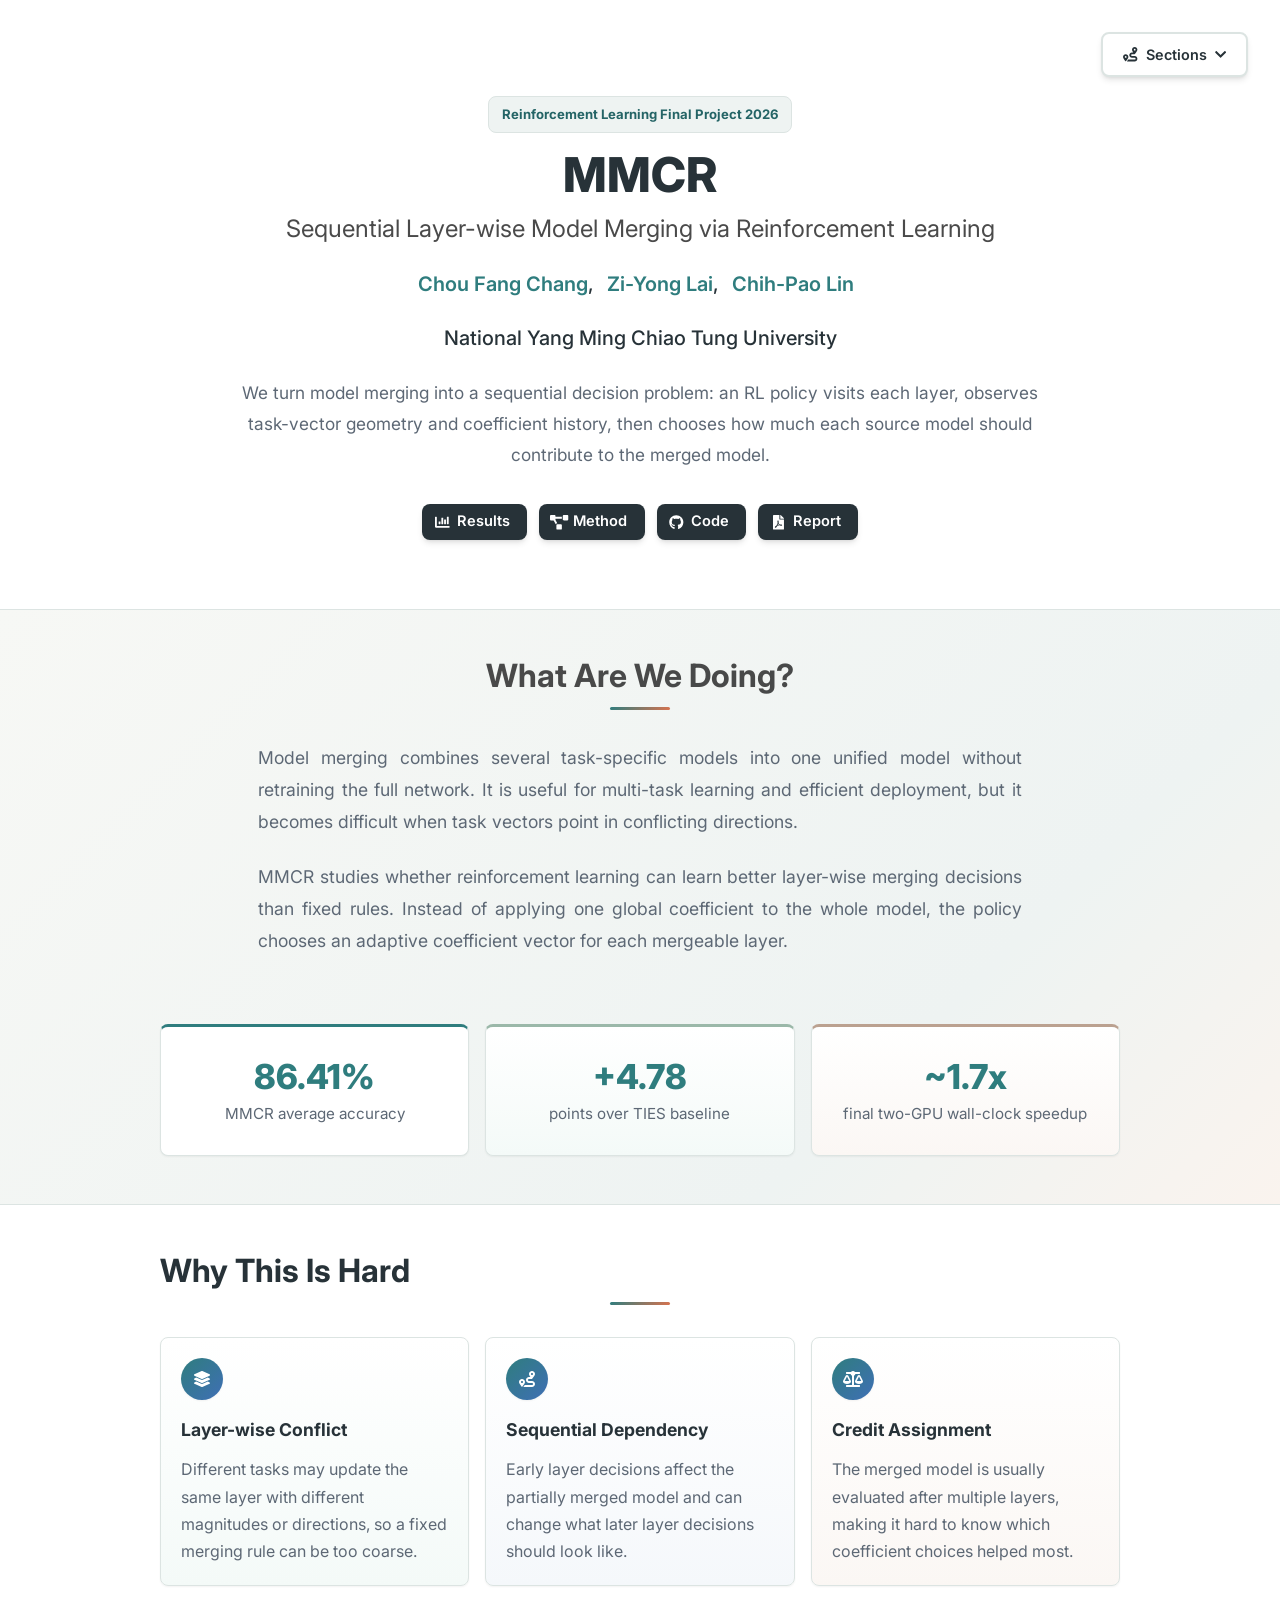
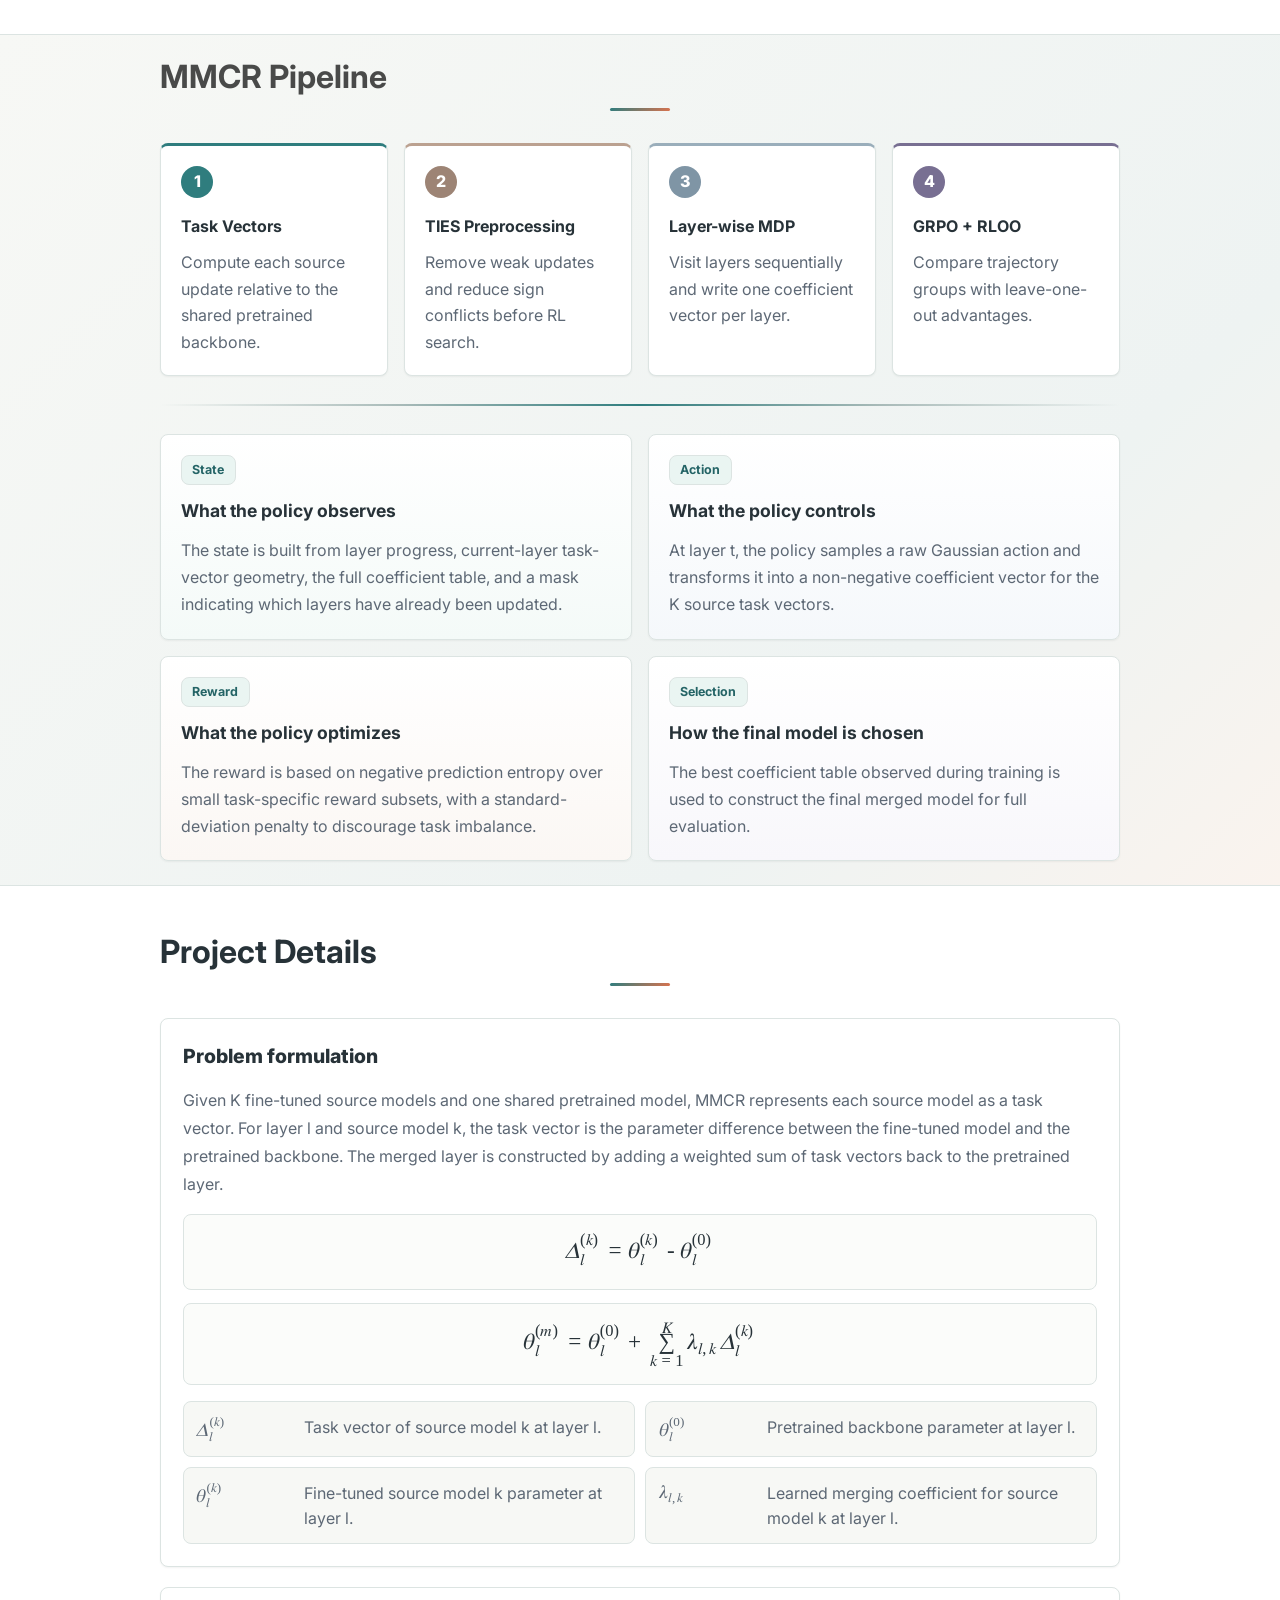
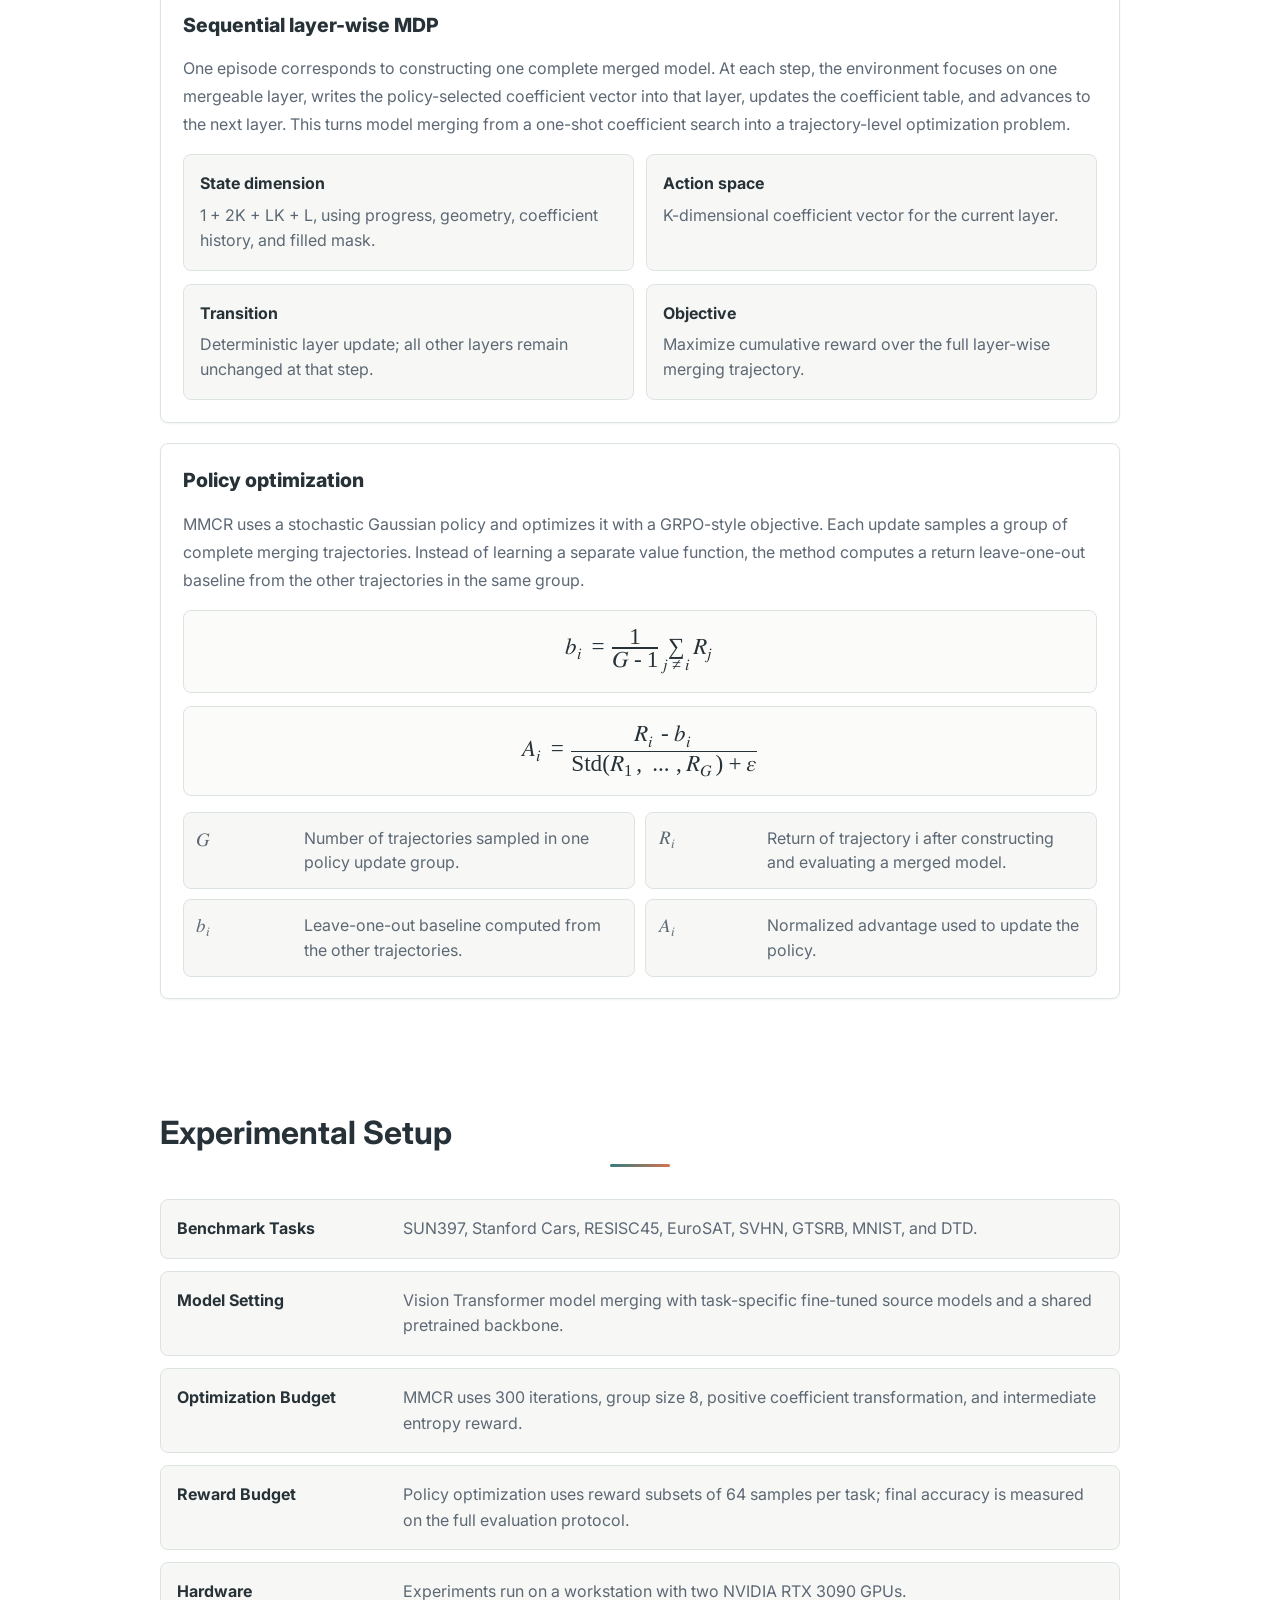
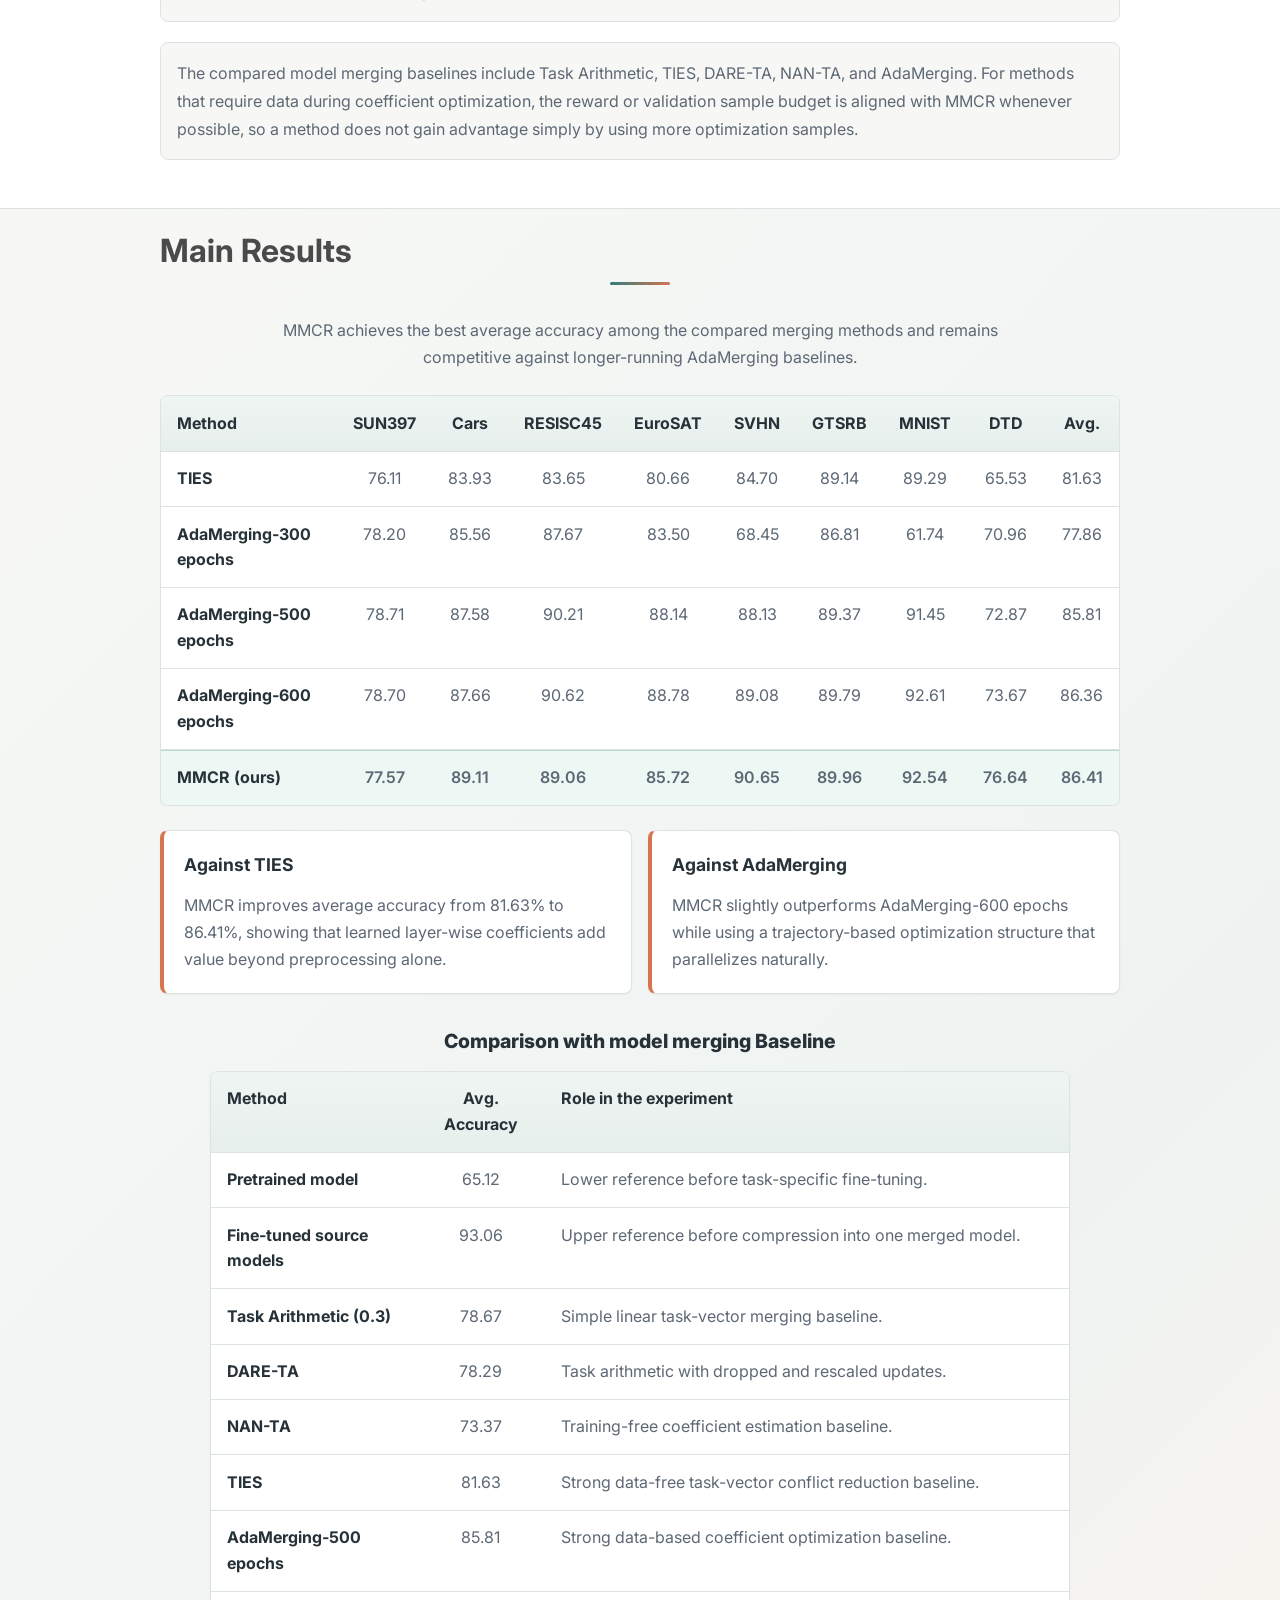
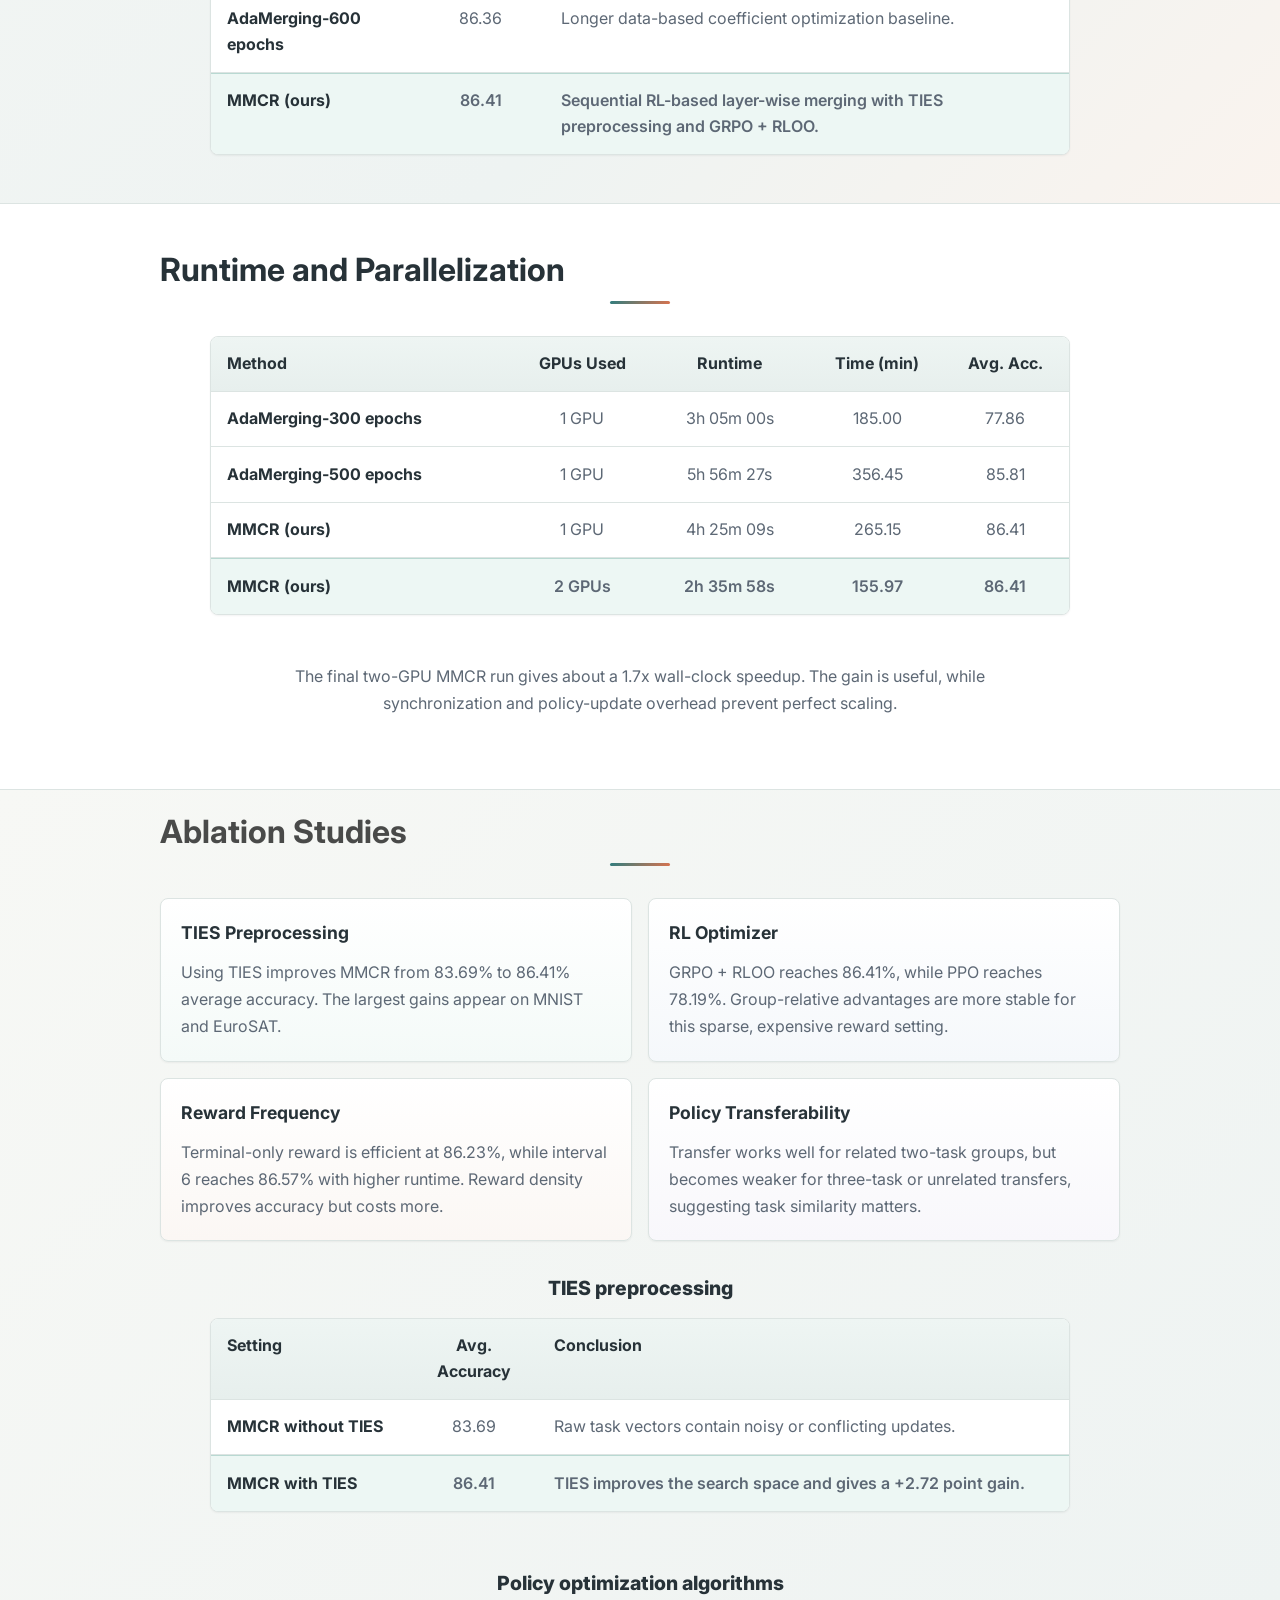
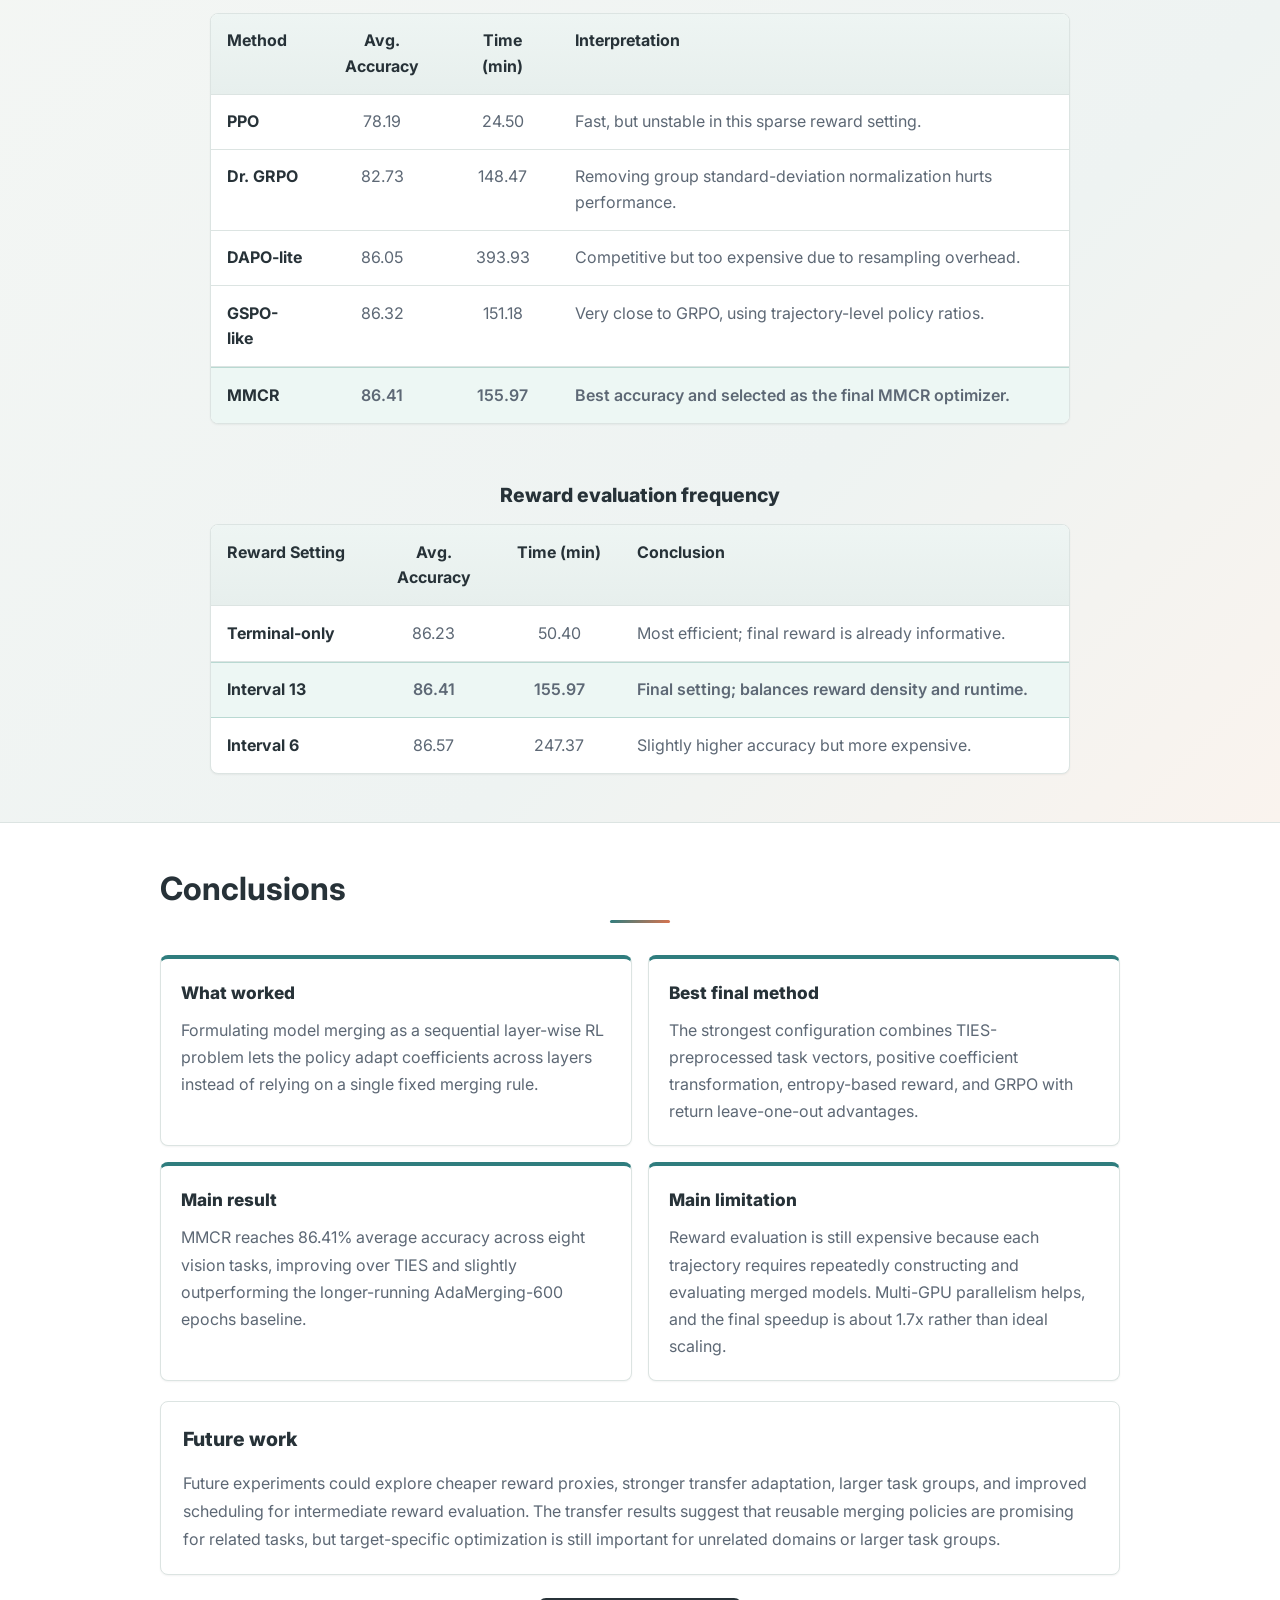
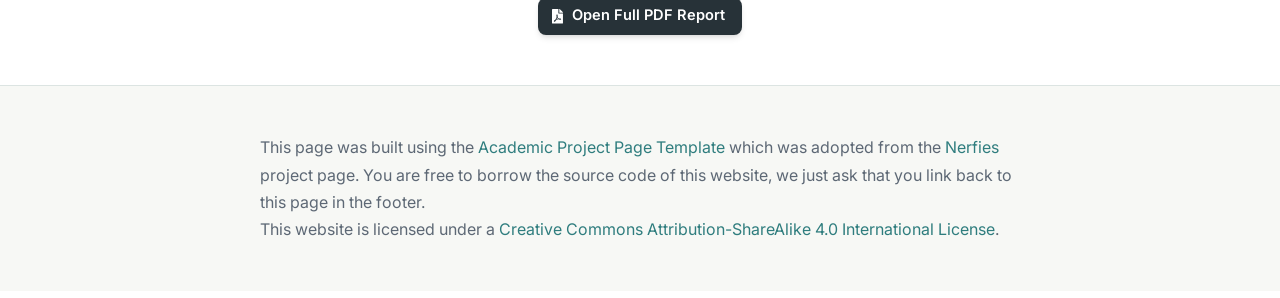
==== index_2.html @ 49f58f87 "Refine MMCR project pages" ====
﻿<!DOCTYPE html>
<html lang="en">

<head>
  <meta charset="utf-8">
  <meta name="viewport" content="width=device-width, initial-scale=1">

  <meta name="title" content="MMCR - Sequential Layer-wise Model Merging via Reinforcement Learning">
  <meta name="description"
    content="MMCR formulates model merging as a sequential layer-wise reinforcement learning problem and learns adaptive task-vector coefficients with GRPO and RLOO.">
  <meta name="keywords"
    content="MMCR, reinforcement learning, model merging, task vectors, TIES, GRPO, RLOO, Vision Transformer">
  <meta name="author" content="MMCR Project">
  <meta name="robots" content="index, follow">
  <meta name="language" content="English">

  <meta property="og:type" content="article">
  <meta property="og:site_name" content="Reinforcement Learning Seminar">
  <meta property="og:title" content="MMCR - Sequential Layer-wise Model Merging via Reinforcement Learning">
  <meta property="og:description"
    content="An RL final project page for sequential layer-wise task-vector model merging.">
  <meta property="og:url" content="">
  <meta property="og:image" content="static/images/flower.jpg">
  <meta property="og:image:width" content="1200">
  <meta property="og:image:height" content="630">
  <meta property="og:image:alt" content="MMCR project preview">
  <meta property="article:published_time" content="2026-06-05T00:00:00.000Z">
  <meta property="article:section" content="Research">
  <meta property="article:tag" content="model merging">
  <meta property="article:tag" content="reinforcement learning">

  <meta name="twitter:card" content="summary_large_image">
  <meta name="twitter:title" content="MMCR - Sequential Layer-wise Model Merging">
  <meta name="twitter:description"
    content="RL-based layer-wise model merging with TIES preprocessing and GRPO/RLOO policy optimization.">
  <meta name="twitter:image" content="static/images/flower.jpg">
  <meta name="twitter:image:alt" content="MMCR project preview">

  <meta name="citation_title" content="MMCR: Sequential Layer-wise Model Merging via Reinforcement Learning">
  <meta name="citation_publication_date" content="2026">
  <meta name="citation_conference_title" content="Reinforcement Learning Seminar">
  <meta name="citation_pdf_url" content="static/pdfs/RL_final.pdf">

  <meta name="theme-color" content="#2f7d7e">
  <meta name="msapplication-TileColor" content="#2f7d7e">
  <meta name="apple-mobile-web-app-capable" content="yes">
  <meta name="apple-mobile-web-app-status-bar-style" content="default">

  <link rel="preconnect" href="https://fonts.googleapis.com">
  <link rel="preconnect" href="https://fonts.gstatic.com" crossorigin>

  <title>MMCR | Sequential Layer-wise Model Merging</title>

  <link rel="icon" type="image/jpeg" href="static/images/flower.jpg">
  <link rel="apple-touch-icon" href="static/images/flower.jpg">

  <link rel="stylesheet" href="static/css/bulma.min.css">
  <link rel="stylesheet" href="static/css/index_2.css">
  <link rel="preload" href="static/css/fontawesome.all.min.css" as="style"
    onload="this.onload=null;this.rel='stylesheet'">

  <noscript>
    <link rel="stylesheet" href="static/css/fontawesome.all.min.css">
  </noscript>

  <link href="https://fonts.googleapis.com/css2?family=Inter:wght@400;500;600;700;800&display=swap" rel="stylesheet">

  <script defer src="static/js/fontawesome.all.min.js"></script>
  <script defer src="static/js/index.js"></script>

  <script type="application/ld+json">
  {
    "@context": "https://schema.org",
    "@type": "ScholarlyArticle",
    "headline": "MMCR: Sequential Layer-wise Model Merging via Reinforcement Learning",
    "description": "MMCR formulates layer-wise task-vector model merging as a reinforcement learning problem and optimizes adaptive merging coefficients with TIES preprocessing and GRPO with return leave-one-out advantages.",
    "datePublished": "2026-06-05",
    "publisher": {
      "@type": "Organization",
      "name": "Reinforcement Learning Seminar"
    },
    "url": "",
    "image": "static/images/flower.jpg",
    "keywords": ["MMCR", "reinforcement learning", "model merging", "task vectors", "TIES", "GRPO", "RLOO"],
    "abstract": "MMCR studies whether an RL policy can learn adaptive layer-wise task-vector merging strategies that preserve the abilities of multiple source models.",
    "isAccessibleForFree": true
  }
  </script>
</head>

<body>
  <button class="scroll-to-top" onclick="scrollToTop()" title="Scroll to top" aria-label="Scroll to top">
    <i class="fas fa-chevron-up"></i>
  </button>

  <div class="more-works-container">
    <button class="more-works-btn" onclick="toggleMoreWorks()" title="Jump to MMCR sections">
      <i class="fas fa-route"></i>
      Sections
      <i class="fas fa-chevron-down dropdown-arrow"></i>
    </button>
    <div class="more-works-dropdown" id="moreWorksDropdown">
      <div class="dropdown-header">
        <h4>MMCR Project Map</h4>
        <button class="close-btn" onclick="toggleMoreWorks()" aria-label="Close sections menu">
          <i class="fas fa-times"></i>
        </button>
      </div>
      <div class="works-list">
        <a href="#overview" class="work-item">
          <div class="work-info">
            <h5>Overview</h5>
            <p>Problem motivation and core idea.</p>
            <span class="work-venue">Project</span>
          </div>
          <i class="fas fa-arrow-down"></i>
        </a>
        <a href="#method" class="work-item">
          <div class="work-info">
            <h5>Method</h5>
            <p>TIES, MDP design, reward, and GRPO/RLOO.</p>
            <span class="work-venue">Approach</span>
          </div>
          <i class="fas fa-arrow-down"></i>
        </a>
        <a href="#experiments" class="work-item">
          <div class="work-info">
            <h5>Experiments</h5>
            <p>Datasets, metrics, and hardware.</p>
            <span class="work-venue">Setup</span>
          </div>
          <i class="fas fa-arrow-down"></i>
        </a>
        <a href="#results" class="work-item">
          <div class="work-info">
            <h5>Results</h5>
            <p>Main accuracy and runtime comparisons.</p>
            <span class="work-venue">Findings</span>
          </div>
          <i class="fas fa-arrow-down"></i>
        </a>
        <a href="#conclusions" class="work-item">
          <div class="work-info">
            <h5>Conclusions</h5>
            <p>Key findings, limitations, and future work.</p>
            <span class="work-venue">Discussion</span>
          </div>
          <i class="fas fa-arrow-down"></i>
        </a>
      </div>
    </div>
  </div>

  <main id="main-content">
    <section class="hero publication-header">
      <div class="hero-body">
        <div class="container is-max-desktop">
          <div class="columns is-centered">
            <div class="column has-text-centered">
              <p class="project-kicker">Reinforcement Learning Final Project 2026</p>
              <h1 class="title is-1 publication-title">MMCR</h1>
              <h2 class="subtitle is-4">Sequential Layer-wise Model Merging via Reinforcement Learning</h2>
              <div class="publication-authors is-size-5" aria-label="Project authors">
                <span class="author-block"><a href="#">Chou Fang Chang</a>,</span>
                <span class="author-block"><a href="#">Zi-Yong Lai</a>,</span>
                <span class="author-block"><a href="#">Chih-Pao Lin</a></span>
              </div>
              <div class="publication-affiliation is-size-5">
                <span>National Yang Ming Chiao Tung University</span>
              </div>
              <p class="hero-summary">
                We turn model merging into a sequential decision problem: an RL policy visits each layer, observes
                task-vector geometry and coefficient history, then chooses how much each source model should contribute
                to the merged model.
              </p>
              <div class="publication-links">
                <span class="link-block">
                  <a href="#results" class="external-link button is-normal is-rounded is-dark">
                    <span class="icon"><i class="fas fa-chart-bar"></i></span>
                    <span>Results</span>
                  </a>
                </span>
                <span class="link-block">
                  <a href="#method" class="external-link button is-normal is-rounded is-dark">
                    <span class="icon"><i class="fas fa-project-diagram"></i></span>
                    <span>Method</span>
                  </a>
                </span>
                <span class="link-block">
                  <a href="https://github.com/Jimmy005452/MMCR" target="_blank"
                    class="external-link button is-normal is-rounded is-dark" aria-label="Code repository">
                    <span class="icon"><i class="fab fa-github"></i></span>
                    <span>Code</span>
                  </a>
                </span>
                <span class="link-block">
                  <a href="static/pdfs/RL_final.pdf" target="_blank"
                    class="external-link button is-normal is-rounded is-dark">
                    <span class="icon"><i class="fas fa-file-pdf"></i></span>
                    <span>Report</span>
                  </a>
                </span>
              </div>
            </div>
          </div>
        </div>
      </div>
    </section>

    <section class="section hero is-light" id="overview">
      <div class="container is-max-desktop">
        <div class="columns is-centered">
          <div class="column is-four-fifths has-text-centered">
            <h2 class="title is-3">What Are We Doing?</h2>
            <div class="content has-text-justified">
              <p>
                Model merging combines several task-specific models into one unified model without retraining the full
                network. It is useful for multi-task learning and efficient deployment, but it becomes difficult when
                task vectors point in conflicting directions.
              </p>
              <p>
                MMCR studies whether reinforcement learning can learn better layer-wise merging decisions than fixed
                rules. Instead of applying one global coefficient to the whole model, the policy chooses an adaptive
                coefficient vector for each mergeable layer.
              </p>
            </div>
          </div>
        </div>

        <div class="metric-grid">
          <div class="metric-card">
            <span class="metric-value">86.41%</span>
            <span class="metric-label">MMCR average accuracy</span>
          </div>
          <div class="metric-card">
            <span class="metric-value">+4.78</span>
            <span class="metric-label">points over TIES baseline</span>
          </div>
          <div class="metric-card">
            <span class="metric-value">~1.7x</span>
            <span class="metric-label">final two-GPU wall-clock speedup</span>
          </div>
        </div>
      </div>
    </section>

    <section class="section" id="challenge">
      <div class="container is-max-desktop">
        <h2 class="title is-3">Why This Is Hard</h2>
        <div class="card-grid three">
          <div class="info-card">
            <span class="card-icon"><i class="fas fa-layer-group"></i></span>
            <h3>Layer-wise Conflict</h3>
            <p>Different tasks may update the same layer with different magnitudes or directions, so a fixed merging
              rule can be too coarse.</p>
          </div>
          <div class="info-card">
            <span class="card-icon"><i class="fas fa-route"></i></span>
            <h3>Sequential Dependency</h3>
            <p>Early layer decisions affect the partially merged model and can change what later layer decisions should
              look like.</p>
          </div>
          <div class="info-card">
            <span class="card-icon"><i class="fas fa-balance-scale"></i></span>
            <h3>Credit Assignment</h3>
            <p>The merged model is usually evaluated after multiple layers, making it hard to know which coefficient
              choices helped most.</p>
          </div>
        </div>
      </div>
    </section>

    <section class="hero is-small is-light" id="method">
      <div class="hero-body">
        <div class="container is-max-desktop">
          <h2 class="title is-3">MMCR Pipeline</h2>
          <div class="pipeline">
            <div class="pipeline-step">
              <span>1</span>
              <h3>Task Vectors</h3>
              <p>Compute each source update relative to the shared pretrained backbone.</p>
            </div>
            <div class="pipeline-step">
              <span>2</span>
              <h3>TIES Preprocessing</h3>
              <p>Remove weak updates and reduce sign conflicts before RL search.</p>
            </div>
            <div class="pipeline-step">
              <span>3</span>
              <h3>Layer-wise MDP</h3>
              <p>Visit layers sequentially and write one coefficient vector per layer.</p>
            </div>
            <div class="pipeline-step">
              <span>4</span>
              <h3>GRPO + RLOO</h3>
              <p>Compare trajectory groups with leave-one-out advantages.</p>
            </div>
          </div>

          <div class="section-divider" role="presentation"></div>

          <div class="method-grid">
            <div class="method-card">
              <span class="method-tag">State</span>
              <h3>What the policy observes</h3>
              <p>The state is built from layer progress, current-layer task-vector geometry, the full coefficient table,
                and a mask indicating which layers have already been updated.</p>
            </div>
            <div class="method-card">
              <span class="method-tag">Action</span>
              <h3>What the policy controls</h3>
              <p>At layer t, the policy samples a raw Gaussian action and transforms it into a non-negative coefficient
                vector for the K source task vectors.</p>
            </div>
            <div class="method-card">
              <span class="method-tag">Reward</span>
              <h3>What the policy optimizes</h3>
              <p>The reward is based on negative prediction entropy over small task-specific reward subsets, with a
                standard-deviation penalty to discourage task imbalance.</p>
            </div>
            <div class="method-card">
              <span class="method-tag">Selection</span>
              <h3>How the final model is chosen</h3>
              <p>The best coefficient table observed during training is used to construct the final merged model for
                full evaluation.</p>
            </div>
          </div>
        </div>
      </div>
    </section>

    <section class="section" id="details">
      <div class="container is-max-desktop">
        <h2 class="title is-3">Project Details</h2>
        <div class="detail-block">
          <h3>Problem formulation</h3>
          <p>
            Given K fine-tuned source models and one shared pretrained model, MMCR represents each source model as a
            task vector. For layer l and source model k, the task vector is the parameter difference between the
            fine-tuned model and the pretrained backbone. The merged layer is constructed by adding a weighted sum of
            task vectors back to the pretrained layer.
          </p>
          <div class="equation-stack" aria-label="Task-vector model merging equations">
            <div class="equation">
              <math display="block">
                <mrow>
                  <msubsup>
                    <mi>&Delta;</mi>
                    <mi>l</mi>
                    <mrow>
                      <mo>(</mo>
                      <mi>k</mi>
                      <mo>)</mo>
                    </mrow>
                  </msubsup>
                  <mo>=</mo>
                  <msubsup>
                    <mi>&theta;</mi>
                    <mi>l</mi>
                    <mrow>
                      <mo>(</mo>
                      <mi>k</mi>
                      <mo>)</mo>
                    </mrow>
                  </msubsup>
                  <mo>-</mo>
                  <msubsup>
                    <mi>&theta;</mi>
                    <mi>l</mi>
                    <mrow>
                      <mo>(</mo>
                      <mn>0</mn>
                      <mo>)</mo>
                    </mrow>
                  </msubsup>
                </mrow>
              </math>
            </div>
            <div class="equation">
              <math display="block">
                <mrow>
                  <msubsup>
                    <mi>&theta;</mi>
                    <mi>l</mi>
                    <mrow>
                      <mo>(</mo>
                      <mi>m</mi>
                      <mo>)</mo>
                    </mrow>
                  </msubsup>
                  <mo>=</mo>
                  <msubsup>
                    <mi>&theta;</mi>
                    <mi>l</mi>
                    <mrow>
                      <mo>(</mo>
                      <mn>0</mn>
                      <mo>)</mo>
                    </mrow>
                  </msubsup>
                  <mo>+</mo>
                  <munderover>
                    <mo>&sum;</mo>
                    <mrow>
                      <mi>k</mi>
                      <mo>=</mo>
                      <mn>1</mn>
                    </mrow>
                    <mi>K</mi>
                  </munderover>
                  <msub>
                    <mi>&lambda;</mi>
                    <mrow>
                      <mi>l</mi>
                      <mo>,</mo>
                      <mi>k</mi>
                    </mrow>
                  </msub>
                  <msubsup>
                    <mi>&Delta;</mi>
                    <mi>l</mi>
                    <mrow>
                      <mo>(</mo>
                      <mi>k</mi>
                      <mo>)</mo>
                    </mrow>
                  </msubsup>
                </mrow>
              </math>
            </div>
          </div>
          <div class="symbol-list">
            <div>
              <span class="symbol-formula">
                <math>
                  <msubsup>
                    <mi>&Delta;</mi>
                    <mi>l</mi>
                    <mrow>
                      <mo>(</mo>
                      <mi>k</mi>
                      <mo>)</mo>
                    </mrow>
                  </msubsup>
                </math>
              </span>
              <span>Task vector of source model k at layer l.</span>
            </div>
            <div>
              <span class="symbol-formula">
                <math>
                  <msubsup>
                    <mi>&theta;</mi>
                    <mi>l</mi>
                    <mrow>
                      <mo>(</mo>
                      <mn>0</mn>
                      <mo>)</mo>
                    </mrow>
                  </msubsup>
                </math>
              </span>
              <span>Pretrained backbone parameter at layer l.</span>
            </div>
            <div>
              <span class="symbol-formula">
                <math>
                  <msubsup>
                    <mi>&theta;</mi>
                    <mi>l</mi>
                    <mrow>
                      <mo>(</mo>
                      <mi>k</mi>
                      <mo>)</mo>
                    </mrow>
                  </msubsup>
                </math>
              </span>
              <span>Fine-tuned source model k parameter at layer l.</span>
            </div>
            <div>
              <span class="symbol-formula">
                <math>
                  <msub>
                    <mi>&lambda;</mi>
                    <mrow>
                      <mi>l</mi>
                      <mo>,</mo>
                      <mi>k</mi>
                    </mrow>
                  </msub>
                </math>
              </span>
              <span>Learned merging coefficient for source model k at layer l.</span>
            </div>
          </div>
        </div>

        <div class="detail-block">
          <h3>Sequential layer-wise MDP</h3>
          <p>
            One episode corresponds to constructing one complete merged model. At each step, the environment focuses on
            one mergeable layer, writes the policy-selected coefficient vector into that layer, updates the coefficient
            table, and advances to the next layer. This turns model merging from a one-shot coefficient search into a
            trajectory-level optimization problem.
          </p>
          <div class="detail-grid">
            <div>
              <strong>State dimension</strong>
              <span>1 + 2K + LK + L, using progress, geometry, coefficient history, and filled mask.</span>
            </div>
            <div>
              <strong>Action space</strong>
              <span>K-dimensional coefficient vector for the current layer.</span>
            </div>
            <div>
              <strong>Transition</strong>
              <span>Deterministic layer update; all other layers remain unchanged at that step.</span>
            </div>
            <div>
              <strong>Objective</strong>
              <span>Maximize cumulative reward over the full layer-wise merging trajectory.</span>
            </div>
          </div>
        </div>

        <div class="detail-block">
          <h3>Policy optimization</h3>
          <p>
            MMCR uses a stochastic Gaussian policy and optimizes it with a GRPO-style objective. Each update samples a
            group of complete merging trajectories. Instead of learning a separate value function, the method computes a
            return leave-one-out baseline from the other trajectories in the same group.
          </p>
          <div class="equation-stack" aria-label="GRPO leave-one-out advantage equations">
            <div class="equation">
              <math display="block">
                <mrow>
                  <msub>
                    <mi>b</mi>
                    <mi>i</mi>
                  </msub>
                  <mo>=</mo>
                  <mfrac>
                    <mn>1</mn>
                    <mrow>
                      <mi>G</mi>
                      <mo>-</mo>
                      <mn>1</mn>
                    </mrow>
                  </mfrac>
                  <munder>
                    <mo>&sum;</mo>
                    <mrow>
                      <mi>j</mi>
                      <mo>&ne;</mo>
                      <mi>i</mi>
                    </mrow>
                  </munder>
                  <msub>
                    <mi>R</mi>
                    <mi>j</mi>
                  </msub>
                </mrow>
              </math>
            </div>
            <div class="equation">
              <math display="block">
                <mrow>
                  <msub>
                    <mi>A</mi>
                    <mi>i</mi>
                  </msub>
                  <mo>=</mo>
                  <mfrac>
                    <mrow>
                      <msub>
                        <mi>R</mi>
                        <mi>i</mi>
                      </msub>
                      <mo>-</mo>
                      <msub>
                        <mi>b</mi>
                        <mi>i</mi>
                      </msub>
                    </mrow>
                    <mrow>
                      <mi>Std</mi>
                      <mo>(</mo>
                      <msub>
                        <mi>R</mi>
                        <mn>1</mn>
                      </msub>
                      <mo>,</mo>
                      <mo>...</mo>
                      <mo>,</mo>
                      <msub>
                        <mi>R</mi>
                        <mi>G</mi>
                      </msub>
                      <mo>)</mo>
                      <mo>+</mo>
                      <mi>&epsilon;</mi>
                    </mrow>
                  </mfrac>
                </mrow>
              </math>
            </div>
          </div>
          <div class="symbol-list">
            <div>
              <span class="symbol-formula"><math>
                  <mi>G</mi>
                </math></span>
              <span>Number of trajectories sampled in one policy update group.</span>
            </div>
            <div>
              <span class="symbol-formula"><math>
                  <msub>
                    <mi>R</mi>
                    <mi>i</mi>
                  </msub>
                </math></span>
              <span>Return of trajectory i after constructing and evaluating a merged model.</span>
            </div>
            <div>
              <span class="symbol-formula"><math>
                  <msub>
                    <mi>b</mi>
                    <mi>i</mi>
                  </msub>
                </math></span>
              <span>Leave-one-out baseline computed from the other trajectories.</span>
            </div>
            <div>
              <span class="symbol-formula"><math>
                  <msub>
                    <mi>A</mi>
                    <mi>i</mi>
                  </msub>
                </math></span>
              <span>Normalized advantage used to update the policy.</span>
            </div>
          </div>
        </div>
      </div>
    </section>

    <section class="section" id="experiments">
      <div class="container is-max-desktop">
        <h2 class="title is-3">Experimental Setup</h2>
        <div class="setup-list">
          <div>
            <strong>Benchmark Tasks</strong>
            <span>SUN397, Stanford Cars, RESISC45, EuroSAT, SVHN, GTSRB, MNIST, and DTD.</span>
          </div>
          <div>
            <strong>Model Setting</strong>
            <span>Vision Transformer model merging with task-specific fine-tuned source models and a shared pretrained
              backbone.</span>
          </div>
          <div>
            <strong>Optimization Budget</strong>
            <span>MMCR uses 300 iterations, group size 8, positive coefficient transformation, and intermediate entropy
              reward.</span>
          </div>
          <div>
            <strong>Reward Budget</strong>
            <span>Policy optimization uses reward subsets of 64 samples per task; final accuracy is measured on the full
              evaluation protocol.</span>
          </div>
          <div>
            <strong>Hardware</strong>
            <span>Experiments run on a workstation with two NVIDIA RTX 3090 GPUs.</span>
          </div>
        </div>
        <div class="experiment-note">
          <p>
            The compared model merging baselines include Task Arithmetic, TIES, DARE-TA, NAN-TA, and AdaMerging. For
            methods that require data during coefficient optimization, the reward or validation sample budget is aligned
            with MMCR whenever possible, so a method does not gain advantage simply by using more optimization samples.
          </p>
        </div>
      </div>
    </section>

    <section class="hero is-small is-light" id="results">
      <div class="hero-body">
        <div class="container is-max-desktop">
          <h2 class="title is-3">Main Results</h2>
          <p class="section-note">
            MMCR achieves the best average accuracy among the compared merging methods and remains competitive against
            longer-running AdaMerging baselines.
          </p>
          <div class="table-container">
            <table class="results-table performance-table">
              <thead>
                <tr>
                  <th>Method</th>
                  <th>SUN397</th>
                  <th>Cars</th>
                  <th>RESISC45</th>
                  <th>EuroSAT</th>
                  <th>SVHN</th>
                  <th>GTSRB</th>
                  <th>MNIST</th>
                  <th>DTD</th>
                  <th>Avg.</th>
                </tr>
              </thead>
              <tbody>
                <tr>
                  <td>TIES</td>
                  <td>76.11</td>
                  <td>83.93</td>
                  <td>83.65</td>
                  <td>80.66</td>
                  <td>84.70</td>
                  <td>89.14</td>
                  <td>89.29</td>
                  <td>65.53</td>
                  <td>81.63</td>
                </tr>
                <tr>
                  <td>AdaMerging-300 epochs</td>
                  <td>78.20</td>
                  <td>85.56</td>
                  <td>87.67</td>
                  <td>83.50</td>
                  <td>68.45</td>
                  <td>86.81</td>
                  <td>61.74</td>
                  <td>70.96</td>
                  <td>77.86</td>
                </tr>
                <tr>
                  <td>AdaMerging-500 epochs</td>
                  <td>78.71</td>
                  <td>87.58</td>
                  <td>90.21</td>
                  <td>88.14</td>
                  <td>88.13</td>
                  <td>89.37</td>
                  <td>91.45</td>
                  <td>72.87</td>
                  <td>85.81</td>
                </tr>
                <tr>
                  <td>AdaMerging-600 epochs</td>
                  <td>78.70</td>
                  <td>87.66</td>
                  <td>90.62</td>
                  <td>88.78</td>
                  <td>89.08</td>
                  <td>89.79</td>
                  <td>92.61</td>
                  <td>73.67</td>
                  <td>86.36</td>
                </tr>
                <tr class="highlight-row">
                  <td>MMCR (ours)</td>
                  <td>77.57</td>
                  <td>89.11</td>
                  <td>89.06</td>
                  <td>85.72</td>
                  <td>90.65</td>
                  <td>89.96</td>
                  <td>92.54</td>
                  <td>76.64</td>
                  <td>86.41</td>
                </tr>
              </tbody>
            </table>
          </div>

          <div class="takeaway-grid">
            <div class="takeaway-card">
              <h3>Against TIES</h3>
              <p>MMCR improves average accuracy from 81.63% to 86.41%, showing that learned layer-wise coefficients add
                value beyond preprocessing alone.</p>
            </div>
            <div class="takeaway-card">
              <h3>Against AdaMerging</h3>
              <p>MMCR slightly outperforms AdaMerging-600 epochs while using a trajectory-based optimization structure
                that parallelizes naturally.</p>
            </div>
          </div>

          <h3 class="subsection-title">Comparison with model merging Baseline</h3>
          <div class="table-container">
            <table class="results-table compact descriptive-table">
              <thead>
                <tr>
                  <th>Method</th>
                  <th>Avg. Accuracy</th>
                  <th>Role in the experiment</th>
                </tr>
              </thead>
              <tbody>
                <tr>
                  <td>Pretrained model</td>
                  <td>65.12</td>
                  <td>Lower reference before task-specific fine-tuning.</td>
                </tr>
                <tr>
                  <td>Fine-tuned source models</td>
                  <td>93.06</td>
                  <td>Upper reference before compression into one merged model.</td>
                </tr>
                <tr>
                  <td>Task Arithmetic (0.3)</td>
                  <td>78.67</td>
                  <td>Simple linear task-vector merging baseline.</td>
                </tr>
                <tr>
                  <td>DARE-TA</td>
                  <td>78.29</td>
                  <td>Task arithmetic with dropped and rescaled updates.</td>
                </tr>
                <tr>
                  <td>NAN-TA</td>
                  <td>73.37</td>
                  <td>Training-free coefficient estimation baseline.</td>
                </tr>
                <tr>
                  <td>TIES</td>
                  <td>81.63</td>
                  <td>Strong data-free task-vector conflict reduction baseline.</td>
                </tr>
                <tr>
                  <td>AdaMerging-500 epochs</td>
                  <td>85.81</td>
                  <td>Strong data-based coefficient optimization baseline.</td>
                </tr>
                <tr>
                  <td>AdaMerging-600 epochs</td>
                  <td>86.36</td>
                  <td>Longer data-based coefficient optimization baseline.</td>
                </tr>
                <tr class="highlight-row">
                  <td>MMCR (ours)</td>
                  <td>86.41</td>
                  <td>Sequential RL-based layer-wise merging with TIES preprocessing and GRPO + RLOO.</td>
                </tr>
              </tbody>
            </table>
          </div>
        </div>
      </div>
    </section>

    <section class="section" id="runtime">
      <div class="container is-max-desktop">
        <h2 class="title is-3">Runtime and Parallelization</h2>
        <div class="table-container">
          <table class="results-table compact runtime-table">
            <thead>
              <tr>
                <th>Method</th>
                <th>GPUs Used</th>
                <th>Runtime</th>
                <th>Time (min)</th>
                <th>Avg. Acc.</th>
              </tr>
            </thead>
            <tbody>
              <tr>
                <td>AdaMerging-300 epochs</td>
                <td>1 GPU</td>
                <td>3h 05m 00s</td>
                <td>185.00</td>
                <td>77.86</td>
              </tr>
              <tr>
                <td>AdaMerging-500 epochs</td>
                <td>1 GPU</td>
                <td>5h 56m 27s</td>
                <td>356.45</td>
                <td>85.81</td>
              </tr>
              <tr>
                <td>MMCR (ours)</td>
                <td>1 GPU</td>
                <td>4h 25m 09s</td>
                <td>265.15</td>
                <td>86.41</td>
              </tr>
              <tr class="highlight-row">
                <td>MMCR (ours)</td>
                <td>2 GPUs</td>
                <td>2h 35m 58s</td>
                <td>155.97</td>
                <td>86.41</td>
              </tr>
            </tbody>
          </table>
        </div>
        <p class="section-note">
          The final two-GPU MMCR run gives about a 1.7x wall-clock speedup. The gain is useful, while synchronization
          and policy-update overhead prevent perfect scaling.
        </p>
      </div>
    </section>

    <section class="hero is-small is-light" id="ablations">
      <div class="hero-body">
        <div class="container is-max-desktop">
          <h2 class="title is-3">Ablation Studies</h2>
          <div class="analysis-grid">
            <div class="analysis-card">
              <h3>TIES Preprocessing</h3>
              <p>Using TIES improves MMCR from 83.69% to 86.41% average accuracy. The largest gains appear on MNIST and
                EuroSAT.</p>
            </div>
            <div class="analysis-card">
              <h3>RL Optimizer</h3>
              <p>GRPO + RLOO reaches 86.41%, while PPO reaches 78.19%. Group-relative advantages are more stable for
                this sparse, expensive reward setting.</p>
            </div>
            <div class="analysis-card">
              <h3>Reward Frequency</h3>
              <p>Terminal-only reward is efficient at 86.23%, while interval 6 reaches 86.57% with higher runtime.
                Reward density improves accuracy but costs more.</p>
            </div>
            <div class="analysis-card">
              <h3>Policy Transferability</h3>
              <p>Transfer works well for related two-task groups, but becomes weaker for three-task or unrelated
                transfers, suggesting task similarity matters.</p>
            </div>
          </div>

          <h3 class="subsection-title">TIES preprocessing</h3>
          <div class="table-container">
            <table class="results-table compact descriptive-table">
              <thead>
                <tr>
                  <th>Setting</th>
                  <th>Avg. Accuracy</th>
                  <th>Conclusion</th>
                </tr>
              </thead>
              <tbody>
                <tr>
                  <td>MMCR without TIES</td>
                  <td>83.69</td>
                  <td>Raw task vectors contain noisy or conflicting updates.</td>
                </tr>
                <tr class="highlight-row">
                  <td>MMCR with TIES</td>
                  <td>86.41</td>
                  <td>TIES improves the search space and gives a +2.72 point gain.</td>
                </tr>
              </tbody>
            </table>
          </div>

          <h3 class="subsection-title">Policy optimization algorithms</h3>
          <div class="table-container">
            <table class="results-table compact descriptive-table">
              <thead>
                <tr>
                  <th>Method</th>
                  <th>Avg. Accuracy</th>
                  <th>Time (min)</th>
                  <th>Interpretation</th>
                </tr>
              </thead>
              <tbody>
                <tr>
                  <td>PPO</td>
                  <td>78.19</td>
                  <td>24.50</td>
                  <td>Fast, but unstable in this sparse reward setting.</td>
                </tr>
                <tr>
                  <td>Dr. GRPO</td>
                  <td>82.73</td>
                  <td>148.47</td>
                  <td>Removing group standard-deviation normalization hurts performance.</td>
                </tr>
                <tr>
                  <td>DAPO-lite</td>
                  <td>86.05</td>
                  <td>393.93</td>
                  <td>Competitive but too expensive due to resampling overhead.</td>
                </tr>
                <tr>
                  <td>GSPO-like</td>
                  <td>86.32</td>
                  <td>151.18</td>
                  <td>Very close to GRPO, using trajectory-level policy ratios.</td>
                </tr>
                <tr class="highlight-row">
                  <td>MMCR</td>
                  <td>86.41</td>
                  <td>155.97</td>
                  <td>Best accuracy and selected as the final MMCR optimizer.</td>
                </tr>
              </tbody>
            </table>
          </div>

          <h3 class="subsection-title">Reward evaluation frequency</h3>
          <div class="table-container">
            <table class="results-table compact descriptive-table">
              <thead>
                <tr>
                  <th>Reward Setting</th>
                  <th>Avg. Accuracy</th>
                  <th>Time (min)</th>
                  <th>Conclusion</th>
                </tr>
              </thead>
              <tbody>
                <tr>
                  <td>Terminal-only</td>
                  <td>86.23</td>
                  <td>50.40</td>
                  <td>Most efficient; final reward is already informative.</td>
                </tr>
                <tr class="highlight-row">
                  <td>Interval 13</td>
                  <td>86.41</td>
                  <td>155.97</td>
                  <td>Final setting; balances reward density and runtime.</td>
                </tr>
                <tr>
                  <td>Interval 6</td>
                  <td>86.57</td>
                  <td>247.37</td>
                  <td>Slightly higher accuracy but more expensive.</td>
                </tr>
              </tbody>
            </table>
          </div>
        </div>
      </div>
    </section>

    <section class="section" id="conclusions">
      <div class="container is-max-desktop">
        <h2 class="title is-3">Conclusions</h2>
        <div class="conclusion-grid">
          <div class="conclusion-card">
            <h3>What worked</h3>
            <p>Formulating model merging as a sequential layer-wise RL problem lets the policy adapt coefficients across
              layers instead of relying on a single fixed merging rule.</p>
          </div>
          <div class="conclusion-card">
            <h3>Best final method</h3>
            <p>The strongest configuration combines TIES-preprocessed task vectors, positive coefficient transformation,
              entropy-based reward, and GRPO with return leave-one-out advantages.</p>
          </div>
          <div class="conclusion-card">
            <h3>Main result</h3>
            <p>MMCR reaches 86.41% average accuracy across eight vision tasks, improving over TIES and slightly
              outperforming the longer-running AdaMerging-600 epochs baseline.</p>
          </div>
          <div class="conclusion-card">
            <h3>Main limitation</h3>
            <p>Reward evaluation is still expensive because each trajectory requires repeatedly constructing and
              evaluating merged models. Multi-GPU parallelism helps, and the final speedup is about 1.7x rather than
              ideal scaling.</p>
          </div>
        </div>
        <div class="detail-block">
          <h3>Future work</h3>
          <p>
            Future experiments could explore cheaper reward proxies, stronger transfer adaptation, larger task groups,
            and improved scheduling for intermediate reward evaluation. The transfer results suggest that reusable
            merging policies are promising for related tasks, but target-specific optimization is still important for
            unrelated domains or larger task groups.
          </p>
        </div>
        <div class="has-text-centered report-actions">
          <a href="static/pdfs/RL_final.pdf" target="_blank" class="button is-normal is-rounded is-dark">
            <span class="icon"><i class="fas fa-file-pdf"></i></span>
            <span>Open Full PDF Report</span>
          </a>
        </div>
      </div>
    </section>
  </main>

  <footer class="footer">
    <div class="container">
      <div class="columns is-centered">
        <div class="column is-8">
          <div class="content">
            <p>
              This page was built using the
              <a href="https://github.com/eliahuhorwitz/Academic-project-page-template" target="_blank">Academic Project
                Page Template</a>
              which was adopted from the <a href="https://nerfies.github.io" target="_blank">Nerfies</a> project page.
              You are free to borrow the source code of this website, we just ask that you link back to this page in the
              footer. <br>
              This website is licensed under a
              <a rel="license" href="http://creativecommons.org/licenses/by-sa/4.0/" target="_blank">Creative Commons
                Attribution-ShareAlike 4.0 International License</a>.
            </p>
          </div>
        </div>
      </div>
    </div>
  </footer>
</body>

</html>
---- static/css/index_2.css ----
﻿/* Modern CSS Variables for consistent theming */
:root {
  --primary-color: #2f7d7e;
  --primary-hover: #246466;
  --secondary-color: #5d6875;
  --accent-color: #d8734f;
  --signal-color: #3f6fb5;
  --muted-purple: #786f92;
  --soft-teal: #f4faf8;
  --soft-blue: #f5f8fb;
  --soft-clay: #fbf7f4;
  --soft-purple: #f8f7fb;
  --text-primary: #273238;
  --text-secondary: #5d6875;
  --text-light: #8c969d;
  --background-primary: #ffffff;
  --background-secondary: #f7f8f5;
  --background-accent: #eef3f2;
  --border-color: #dce4e2;
  --shadow-sm: 0 1px 2px 0 rgb(0 0 0 / 0.05);
  --shadow-md: 0 4px 6px -1px rgb(0 0 0 / 0.1), 0 2px 4px -2px rgb(0 0 0 / 0.1);
  --shadow-lg: 0 10px 15px -3px rgb(0 0 0 / 0.1), 0 4px 6px -4px rgb(0 0 0 / 0.1);
  --shadow-xl: 0 20px 25px -5px rgb(0 0 0 / 0.1), 0 8px 10px -6px rgb(0 0 0 / 0.1);
  --gradient-primary: linear-gradient(135deg, #2f7d7e 0%, #3f6fb5 100%);
  --gradient-accent: linear-gradient(135deg, #2f7d7e 0%, #d8734f 100%);
  --gradient-subtle: linear-gradient(135deg, #f7f8f5 0%, #eef3f2 72%, #faf3ee 100%);
  --border-radius: 8px;
  --border-radius-lg: 8px;
  --transition: all 0.3s cubic-bezier(0.4, 0, 0.2, 1);
}

/* Smooth scrolling for better UX */
html {
  scroll-behavior: smooth;
}

body {
  font-family: 'Inter', 'Segoe UI', -apple-system, BlinkMacSystemFont, sans-serif;
  color: var(--text-primary);
  line-height: 1.6;
  font-size: 16px;
  background-color: var(--background-primary);
  -webkit-font-smoothing: antialiased;
  -moz-osx-font-smoothing: grayscale;
}


/* Modern Button Styles */
.button {
  border-radius: var(--border-radius) !important;
  font-weight: 600 !important;
  transition: var(--transition) !important;
  border: 2px solid transparent !important;
  position: relative;
  overflow: hidden;
}

.button.is-dark {
  background: var(--text-primary) !important;
  border: none !important;
  color: white !important;
  box-shadow: var(--shadow-md);
}

.button.is-dark:hover {
  transform: translateY(-2px);
  box-shadow: var(--shadow-lg);
  background: var(--primary-color) !important;
}

.button.is-dark:active {
  transform: translateY(0);
  box-shadow: var(--shadow-md);
}

.footer .icon-link {
    font-size: 25px;
    color: var(--text-secondary);
    transition: var(--transition);
}

.footer .icon-link:hover {
    color: var(--primary-color);
    transform: translateY(-2px);
}

.link-block a {
    margin: 8px 4px;
}

/* Hero Section Modernization */
.hero {
  position: relative;
  overflow: hidden;
}

.hero.is-light {
  background: var(--gradient-subtle);
  border-top: 1px solid var(--border-color);
  border-bottom: 1px solid var(--border-color);
}

.hero-body {
  padding: 4rem 1.5rem;
}

/* Publication Content Styling */
.publication-title {
    font-family: 'Inter', sans-serif !important;
    font-weight: 800 !important;
    color: var(--text-primary) !important;
    margin-bottom: 2rem !important;
    line-height: 1.1 !important;
}

.publication-header .hero-body {
  padding: 6rem 1.5rem 4rem;
}

.publication-authors {
    font-family: 'Inter', sans-serif !important;
    font-weight: 500;
    margin-bottom: 1.5rem;
}

.publication-venue {
    color: var(--text-secondary);
    width: fit-content;
    font-weight: 600;
    background: var(--background-accent);
    padding: 0.5rem 1rem;
    border-radius: var(--border-radius);
    margin-top: 1rem;
    display: inline-block;
}

.publication-awards {
    color: #ef4444;
    width: fit-content;
    font-weight: 700;
    background: linear-gradient(135deg, #fef2f2, #fee2e2);
    padding: 0.5rem 1rem;
    border-radius: var(--border-radius);
    border-left: 4px solid #ef4444;
    margin-top: 1rem;
}

.publication-authors a {
   color: var(--primary-color) !important;
   text-decoration: none;
   font-weight: 600;
   transition: var(--transition);
   position: relative;
}

.publication-authors a::after {
    content: '';
    position: absolute;
    width: 0;
    height: 2px;
    bottom: -2px;
    left: 0;
    background: var(--gradient-accent);
    transition: var(--transition);
}

.publication-authors a:hover::after {
    width: 100%;
}

.publication-authors a:hover {
    color: var(--primary-hover) !important;
}

.author-block {
  display: inline-block;
  margin-right: 0.5rem;
}

/* Section Titles */
.title.is-3 {
  font-family: 'Inter', sans-serif !important;
  font-weight: 700 !important;
  color: var(--text-primary);
  margin-bottom: 2rem !important;
  position: relative;
  padding-bottom: 1rem;
}

.title.is-3::after {
  content: '';
  position: absolute;
  bottom: 0;
  left: 50%;
  transform: translateX(-50%);
  width: 60px;
  height: 3px;
  background: var(--gradient-accent);
  border-radius: 2px;
}

/* Content Improvements */
.content.has-text-justified {
  font-size: 1.1rem;
  line-height: 1.8;
  color: var(--text-secondary);
}

.content.has-text-justified p {
  margin-bottom: 1.5rem;
}

/* MMCR Experiment Page */
.project-kicker {
  display: inline-flex;
  align-items: center;
  justify-content: center;
  margin-bottom: 1rem;
  padding: 0.45rem 0.8rem;
  border: 1px solid var(--border-color);
  border-radius: var(--border-radius);
  color: var(--primary-hover);
  background: var(--background-accent);
  font-size: 0.82rem;
  font-weight: 700;
  letter-spacing: 0;
}

.hero-summary {
  max-width: 820px;
  margin: 0 auto 1.75rem;
  color: var(--text-secondary);
  font-size: 1.08rem;
  line-height: 1.8;
}

.publication-affiliation {
  display: grid;
  gap: 0.25rem;
  margin: 0.6rem auto 1.5rem;
  color: var(--text-primary);
  font-weight: 500;
  line-height: 1.45;
}

.metric-grid {
  display: grid;
  grid-template-columns: repeat(3, minmax(0, 1fr));
  gap: 1rem;
  margin-top: 2rem;
}

.metric-card {
  display: flex;
  flex-direction: column;
  align-items: center;
  justify-content: center;
  min-height: 132px;
  padding: 1.25rem;
  background: var(--background-primary);
  border: 1px solid var(--border-color);
  border-top: 3px solid var(--primary-color);
  border-radius: var(--border-radius);
  box-shadow: var(--shadow-sm);
  text-align: center;
}

.metric-card:nth-child(2) {
  border-top-color: #9bb8a9;
  background: linear-gradient(180deg, var(--background-primary) 0%, var(--soft-teal) 100%);
}

.metric-card:nth-child(3) {
  border-top-color: #bba190;
  background: linear-gradient(180deg, var(--background-primary) 0%, var(--soft-clay) 100%);
}

.metric-value {
  color: var(--primary-color);
  font-size: 2.15rem;
  font-weight: 800;
  line-height: 1.1;
}

.metric-label {
  margin-top: 0.45rem;
  color: var(--text-secondary);
  font-size: 0.95rem;
  line-height: 1.45;
}

.experiment-grid,
.method-grid,
.analysis-grid,
.card-grid,
.takeaway-grid {
  display: grid;
  gap: 1rem;
}

.experiment-grid {
  grid-template-columns: repeat(3, minmax(0, 1fr));
}

.method-grid,
.analysis-grid,
.takeaway-grid {
  grid-template-columns: repeat(2, minmax(0, 1fr));
}

.card-grid.three {
  grid-template-columns: repeat(3, minmax(0, 1fr));
}

.experiment-card,
.method-card,
.analysis-card,
.info-card,
.takeaway-card {
  background: var(--background-primary);
  border: 1px solid var(--border-color);
  border-radius: var(--border-radius);
  padding: 1.25rem;
  box-shadow: var(--shadow-sm);
}

.info-card:nth-child(1),
.method-card:nth-child(1),
.analysis-card:nth-child(1) {
  background: linear-gradient(180deg, var(--background-primary) 0%, var(--soft-teal) 100%);
}

.info-card:nth-child(2),
.method-card:nth-child(2),
.analysis-card:nth-child(2) {
  background: linear-gradient(180deg, var(--background-primary) 0%, var(--soft-blue) 100%);
}

.info-card:nth-child(3),
.method-card:nth-child(3),
.analysis-card:nth-child(3) {
  background: linear-gradient(180deg, var(--background-primary) 0%, var(--soft-clay) 100%);
}

.method-card:nth-child(4),
.analysis-card:nth-child(4) {
  background: linear-gradient(180deg, var(--background-primary) 0%, var(--soft-purple) 100%);
}

.experiment-card h3,
.method-card h3,
.analysis-card h3,
.info-card h3,
.takeaway-card h3 {
  color: var(--text-primary);
  font-size: 1.1rem;
  font-weight: 700;
  margin-bottom: 0.75rem;
}

.experiment-card p,
.method-card p,
.analysis-card p,
.info-card p,
.takeaway-card p {
  color: var(--text-secondary);
  line-height: 1.7;
}

.card-icon {
  display: inline-flex;
  align-items: center;
  justify-content: center;
  width: 42px;
  height: 42px;
  margin-bottom: 1rem;
  border-radius: 50%;
  color: white;
  background: var(--gradient-primary);
  box-shadow: var(--shadow-sm);
}

.experiment-card pre {
  margin-top: 1rem;
  padding: 1rem !important;
  font-size: 0.78rem !important;
}

.method-tag {
  display: inline-block;
  margin-bottom: 0.75rem;
  padding: 0.25rem 0.65rem;
  color: var(--primary-hover);
  background: #eaf5f2;
  border: 1px solid var(--border-color);
  border-radius: var(--border-radius);
  font-size: 0.78rem;
  font-weight: 700;
}

.pipeline {
  display: grid;
  grid-template-columns: repeat(4, minmax(0, 1fr));
  gap: 1rem;
  margin-bottom: 1.5rem;
}

.pipeline-step {
  position: relative;
  min-height: 190px;
  padding: 1.25rem;
  background: var(--background-primary);
  border: 1px solid var(--border-color);
  border-top: 3px solid var(--primary-color);
  border-radius: var(--border-radius);
  box-shadow: var(--shadow-sm);
}

.pipeline-step:nth-child(2) {
  border-top-color: #bba190;
}

.pipeline-step:nth-child(3) {
  border-top-color: #9aaebb;
}

.pipeline-step:nth-child(4) {
  border-top-color: var(--muted-purple);
}

.pipeline-step span {
  display: inline-flex;
  align-items: center;
  justify-content: center;
  width: 32px;
  height: 32px;
  margin-bottom: 1rem;
  border-radius: 50%;
  color: white;
  background: var(--accent-color);
  font-weight: 800;
}

.pipeline-step:nth-child(1) span {
  background: var(--primary-color);
}

.pipeline-step:nth-child(2) span {
  background: #9d8475;
}

.pipeline-step:nth-child(3) span {
  background: #7f95a5;
}

.pipeline-step:nth-child(4) span {
  background: var(--muted-purple);
}

.pipeline-step h3 {
  margin-bottom: 0.6rem;
  color: var(--text-primary);
  font-size: 1rem;
  font-weight: 700;
}

.pipeline-step p {
  color: var(--text-secondary);
  line-height: 1.65;
}

.section-divider {
  width: 100%;
  height: 2px;
  margin: 1.75rem 0;
  background: linear-gradient(90deg, transparent, #a8bab8, var(--primary-color), #a8bab8, transparent);
}

.detail-block {
  margin-bottom: 1.25rem;
  padding: 1.35rem;
  background: var(--background-primary);
  border: 1px solid var(--border-color);
  border-radius: var(--border-radius);
  box-shadow: var(--shadow-sm);
}

.detail-block h3,
.subsection-title {
  color: var(--text-primary);
  font-size: 1.22rem;
  font-weight: 800;
  margin-bottom: 0.85rem;
}

.subsection-title {
  margin-top: 2rem;
  text-align: center;
}

.detail-block p,
.experiment-note p {
  color: var(--text-secondary);
  line-height: 1.75;
}

.detail-block pre {
  margin-top: 1rem;
  margin-bottom: 0;
}

.equation-stack {
  display: grid;
  gap: 0.8rem;
  margin-top: 1rem;
}

.equation {
  display: block;
  min-height: 76px;
  padding: 1.15rem;
  background: #fbfcfa;
  border: 1px solid var(--border-color);
  border-radius: var(--border-radius);
  color: var(--text-primary);
  overflow-x: auto;
  text-align: center;
}

.equation math {
  display: inline-block;
  max-width: 100%;
  font-size: 1.45rem;
  line-height: 1.5;
}

.symbol-list {
  display: grid;
  grid-template-columns: repeat(2, minmax(0, 1fr));
  gap: 0.65rem;
  margin-top: 1rem;
}

.symbol-list div {
  display: grid;
  grid-template-columns: 96px 1fr;
  gap: 0.75rem;
  align-items: start;
  padding: 0.8rem;
  background: var(--background-secondary);
  border: 1px solid var(--border-color);
  border-radius: var(--border-radius);
}

.symbol-formula {
  display: flex;
  align-items: center;
  min-height: 28px;
  color: var(--text-primary);
  white-space: nowrap;
}

.symbol-formula math {
  font-size: 1.16rem;
}

.symbol-list strong {
  color: var(--text-primary);
  font-family: Georgia, 'Times New Roman', serif;
  font-size: 1rem;
  white-space: nowrap;
}

.symbol-list span {
  color: var(--text-secondary);
  line-height: 1.55;
}

.detail-grid {
  display: grid;
  grid-template-columns: repeat(2, minmax(0, 1fr));
  gap: 0.8rem;
  margin-top: 1rem;
}

.detail-grid div,
.experiment-note {
  padding: 1rem;
  background: var(--background-secondary);
  border: 1px solid var(--border-color);
  border-radius: var(--border-radius);
}

.detail-grid strong {
  display: block;
  margin-bottom: 0.35rem;
  color: var(--text-primary);
}

.detail-grid span {
  color: var(--text-secondary);
  line-height: 1.6;
}

.experiment-note {
  margin-top: 1.25rem;
}

.setup-list {
  display: grid;
  gap: 0.75rem;
  margin-bottom: 1.25rem;
}

.setup-list div {
  display: grid;
  grid-template-columns: 210px 1fr;
  gap: 1rem;
  align-items: start;
  padding: 1rem;
  background: var(--background-secondary);
  border: 1px solid var(--border-color);
  border-radius: var(--border-radius);
}

.setup-list strong {
  color: var(--text-primary);
}

.setup-list span {
  color: var(--text-secondary);
}

.config-block {
  margin-top: 1.25rem;
}

.section-note {
  max-width: 760px;
  margin: 0 auto 1.5rem;
  color: var(--text-secondary);
  text-align: center;
  line-height: 1.7;
}

.table-container {
  overflow-x: auto;
}

.results-table {
  width: 100%;
  background: var(--background-primary);
  border: 1px solid var(--border-color);
  border-collapse: separate;
  border-spacing: 0;
  border-radius: var(--border-radius);
  overflow: hidden;
  box-shadow: var(--shadow-sm);
}

.results-table th,
.results-table td {
  padding: 0.9rem 1rem;
  border-bottom: 1px solid var(--border-color);
  color: var(--text-secondary);
  vertical-align: top;
}

.results-table th {
  background: linear-gradient(180deg, #eef5f3 0%, #e7efed 100%);
  color: var(--text-primary);
  font-weight: 700;
  text-align: left;
}

.results-table th:not(:first-child),
.results-table td:not(:first-child) {
  text-align: center;
}

.results-table.descriptive-table th:last-child,
.results-table.descriptive-table td:last-child {
  text-align: left;
}

.results-table tr:last-child td {
  border-bottom: none;
}

.results-table .highlight-row td {
  background: #edf7f4;
  border-top: 1px solid #b9d9d2;
  border-bottom: 1px solid #b9d9d2;
  font-weight: 600;
}

.results-table td:first-child {
  color: var(--text-primary);
  font-weight: 700;
}

.results-table.compact {
  max-width: 860px;
  margin: 0 auto 1.5rem;
}

.descriptive-table th:nth-child(2),
.descriptive-table td:nth-child(2),
.runtime-table th:nth-child(2),
.runtime-table td:nth-child(2),
.runtime-table th:nth-child(4),
.runtime-table td:nth-child(4),
.runtime-table th:nth-child(5),
.runtime-table td:nth-child(5) {
  width: 128px;
}

.takeaway-grid {
  margin-top: 1.25rem;
}

.takeaway-card {
  border-left: 4px solid var(--accent-color);
}

.report-frame {
  width: 100%;
  height: min(76vh, 760px);
  min-height: 520px;
  overflow: hidden;
  background: var(--background-primary);
  border: 1px solid var(--border-color);
  border-radius: var(--border-radius);
  box-shadow: var(--shadow-md);
}

.report-frame iframe {
  width: 100%;
  height: 100%;
  border: 0;
}

.report-actions {
  margin-top: 1.25rem;
}

.conclusion-grid {
  display: grid;
  grid-template-columns: repeat(2, minmax(0, 1fr));
  gap: 1rem;
  margin-bottom: 1.25rem;
}

.conclusion-card {
  padding: 1.25rem;
  background: var(--background-primary);
  border: 1px solid var(--border-color);
  border-radius: var(--border-radius);
  border-top: 4px solid var(--primary-color);
  box-shadow: var(--shadow-sm);
}

.conclusion-card h3 {
  color: var(--text-primary);
  font-size: 1.08rem;
  font-weight: 800;
  margin-bottom: 0.65rem;
}

.conclusion-card p {
  color: var(--text-secondary);
  line-height: 1.7;
}

/* Footer Improvements */
.footer {
  background: var(--background-secondary);
  border-top: 1px solid var(--border-color);
  padding: 3rem 1.5rem;
}

.footer .content {
  color: var(--text-secondary);
  line-height: 1.7;
}

.footer a {
  color: var(--primary-color);
  text-decoration: none;
  transition: var(--transition);
}

.footer a:hover {
  color: var(--primary-hover);
  text-decoration: underline;
}

/* Code Block Styling */
pre {
  background: var(--background-accent) !important;
  border: 1px solid var(--border-color) !important;
  border-radius: var(--border-radius) !important;
  padding: 1.5rem !important;
  font-size: 0.9rem !important;
  overflow-x: auto;
  box-shadow: var(--shadow-sm);
}

code {
  background: var(--background-accent) !important;
  color: var(--text-primary) !important;
  font-family: 'SF Mono', 'Monaco', 'Cascadia Code', 'Roboto Mono', monospace !important;
}

/* Scroll to Top Button */
.scroll-to-top {
  position: fixed;
  bottom: 2rem;
  right: 2rem;
  width: 50px;
  height: 50px;
  background: var(--primary-color);
  color: white;
  border: none;
  border-radius: 50%;
  cursor: pointer;
  opacity: 0;
  visibility: hidden;
  transition: var(--transition);
  z-index: 999;
  display: flex;
  align-items: center;
  justify-content: center;
  font-size: 1.2rem;
  box-shadow: var(--shadow-lg);
}

.scroll-to-top:hover {
  background: var(--primary-hover);
  transform: translateY(-3px);
  box-shadow: var(--shadow-xl);
}

.scroll-to-top.visible {
  opacity: 1;
  visibility: visible;
}


/* More Works Dropdown */
.more-works-container {
  position: fixed;
  top: 2rem;
  right: 2rem;
  z-index: 1000;
}

.more-works-btn {
  background: var(--background-primary);
  color: var(--text-primary);
  border: 2px solid var(--border-color);
  border-radius: var(--border-radius-lg);
  padding: 0.75rem 1.25rem;
  font-weight: 600;
  font-size: 0.9rem;
  box-shadow: var(--shadow-md);
  transition: var(--transition);
  cursor: pointer;
  text-decoration: none;
  display: inline-flex;
  align-items: center;
  gap: 0.5rem;
  font-family: 'Inter', sans-serif;
}

.more-works-btn:hover {
  transform: translateY(-2px);
  box-shadow: var(--shadow-lg);
  background: var(--background-secondary);
  border-color: var(--primary-color);
}

.more-works-btn .dropdown-arrow {
  transition: var(--transition);
  font-size: 0.8rem;
}

.more-works-btn.active .dropdown-arrow {
  transform: rotate(180deg);
}

.more-works-dropdown {
  position: absolute;
  top: calc(100% + 0.5rem);
  right: 0;
  width: 400px;
  max-width: 90vw;
  background: var(--background-primary);
  border: 1px solid var(--border-color);
  border-radius: var(--border-radius-lg);
  box-shadow: var(--shadow-xl);
  opacity: 0;
  visibility: hidden;
  transform: translateY(-10px);
  transition: var(--transition);
  max-height: 70vh;
  overflow-y: auto;
}

.more-works-dropdown.show {
  opacity: 1;
  visibility: visible;
  transform: translateY(0);
}

.dropdown-header {
  display: flex;
  justify-content: space-between;
  align-items: center;
  padding: 1.5rem 1.5rem 1rem;
  border-bottom: 1px solid var(--border-color);
}

.dropdown-header h4 {
  margin: 0;
  font-size: 1.1rem;
  font-weight: 700;
  color: var(--text-primary);
}

.close-btn {
  background: none;
  border: none;
  color: var(--text-secondary);
  cursor: pointer;
  padding: 0.5rem;
  border-radius: var(--border-radius);
  transition: var(--transition);
}

.close-btn:hover {
  background: var(--background-accent);
  color: var(--text-primary);
}

.works-list {
  padding: 1rem;
}

.work-item {
  display: flex;
  align-items: flex-start;
  justify-content: space-between;
  padding: 1rem;
  border-radius: var(--border-radius);
  text-decoration: none;
  color: inherit;
  transition: var(--transition);
  margin-bottom: 0.5rem;
}

.work-item:hover {
  background: var(--background-accent);
  transform: translateX(4px);
}

.work-info h5 {
  margin: 0 0 0.5rem 0;
  font-size: 1rem;
  font-weight: 500;
  color: var(--text-primary);
}

.work-info p {
  margin: 0 0 0.5rem 0;
  font-size: 0.9rem;
  color: var(--text-secondary);
  line-height: 1.4;
}

.work-venue {
  font-size: 0.8rem;
  color: var(--text-light);
  font-style: italic;
}

.work-item .fas {
  color: var(--text-light);
  font-size: 0.9rem;
  margin-top: 0.2rem;
  flex-shrink: 0;
}


/* Mobile Responsive Improvements */
@media screen and (max-width: 768px) {
  .metric-grid,
  .pipeline,
  .card-grid.three {
    grid-template-columns: 1fr;
  }

  .experiment-grid,
  .method-grid,
  .analysis-grid,
  .takeaway-grid,
  .detail-grid,
  .conclusion-grid,
  .symbol-list {
    grid-template-columns: 1fr;
  }

  .symbol-list div {
    grid-template-columns: 1fr;
    gap: 0.25rem;
  }

  .metric-card {
    min-height: 112px;
  }

  .pipeline-step {
    min-height: auto;
  }

  .setup-list div {
    grid-template-columns: 1fr;
    gap: 0.35rem;
  }

  .results-table th,
  .results-table td {
    padding: 0.75rem;
    font-size: 0.9rem;
  }

  .hero-body {
    padding: 2rem 1rem;
  }
  
  .publication-header .hero-body {
    padding: 3rem 1rem 2rem;
  }
  
  .publication-title {
    font-size: 2.5rem !important;
    line-height: 1.2 !important;
    margin-bottom: 1.5rem !important;
  }

  .publication-authors {
    font-size: 1rem !important;
  }
  
  .button {
    margin: 0.25rem !important;
    font-size: 0.875rem !important;
    padding: 0.75rem 1rem !important;
  }
  
  .more-works-container {
    bottom: 2rem;
    right: 1rem;
    top: auto;
  }
  
  .more-works-btn {
    padding: 0.6rem 1rem;
    font-size: 0.8rem;
  }
  
  .more-works-dropdown {
    width: calc(100vw - 2rem);
    right: -1rem;
    bottom: calc(100% + 0.5rem);
    top: auto;
  }
  
  .content.has-text-justified {
    font-size: 1rem;
  }

  .hero-summary {
    font-size: 1rem;
  }

  .report-frame {
    height: 70vh;
    min-height: 420px;
  }
}

@media screen and (max-width: 480px) {
  .publication-title {
    font-size: 2rem !important;
  }
  
  .hero-body {
    padding: 1.5rem 0.75rem;
  }
  
  .more-works-container {
    position: fixed;
    bottom: 2rem;
    right: 1rem;
    z-index: 1000;
  }
  
  .more-works-btn {
    padding: 0.5rem 0.75rem;
    font-size: 0.75rem;
  }
  
  .more-works-dropdown {
    position: absolute;
    bottom: calc(100% + 0.5rem);
    right: 0;
    width: calc(100vw - 2rem);
    max-width: 90vw;
  }
  
  .link-block {
    display: block;
    margin-bottom: 0.5rem;
  }
  
  .button {
    width: 100%;
    justify-content: center;
  }

  .project-kicker {
    font-size: 0.76rem;
  }

  .metric-value {
    font-size: 1.85rem;
  }

  .report-frame {
    min-height: 360px;
  }
}

/* Tablet Responsive */
@media screen and (min-width: 769px) and (max-width: 1024px) {
  .hero-body {
    padding: 3rem 2rem;
  }
  
  .publication-header .hero-body {
    padding: 4rem 2rem 3rem;
  }
}

/* Animation for page load */
@keyframes fadeInUp {
  from {
    opacity: 0;
    transform: translateY(30px);
  }
  to {
    opacity: 1;
    transform: translateY(0);
  }
}

.hero, .section {
  animation: fadeInUp 0.6s ease-out;
}

/* Improved focus states for accessibility */
.button:focus,
.related-works-btn:focus,
a:focus {
  outline: 2px solid var(--primary-color);
  outline-offset: 2px;
}


/* Print styles */
@media print {
  .more-works-container {
    display: none;
  }
  
  .hero, .section {
    animation: none;
  }
  
  .button {
    background: transparent !important;
    color: var(--text-primary) !important;
    box-shadow: none !important;
  }
}
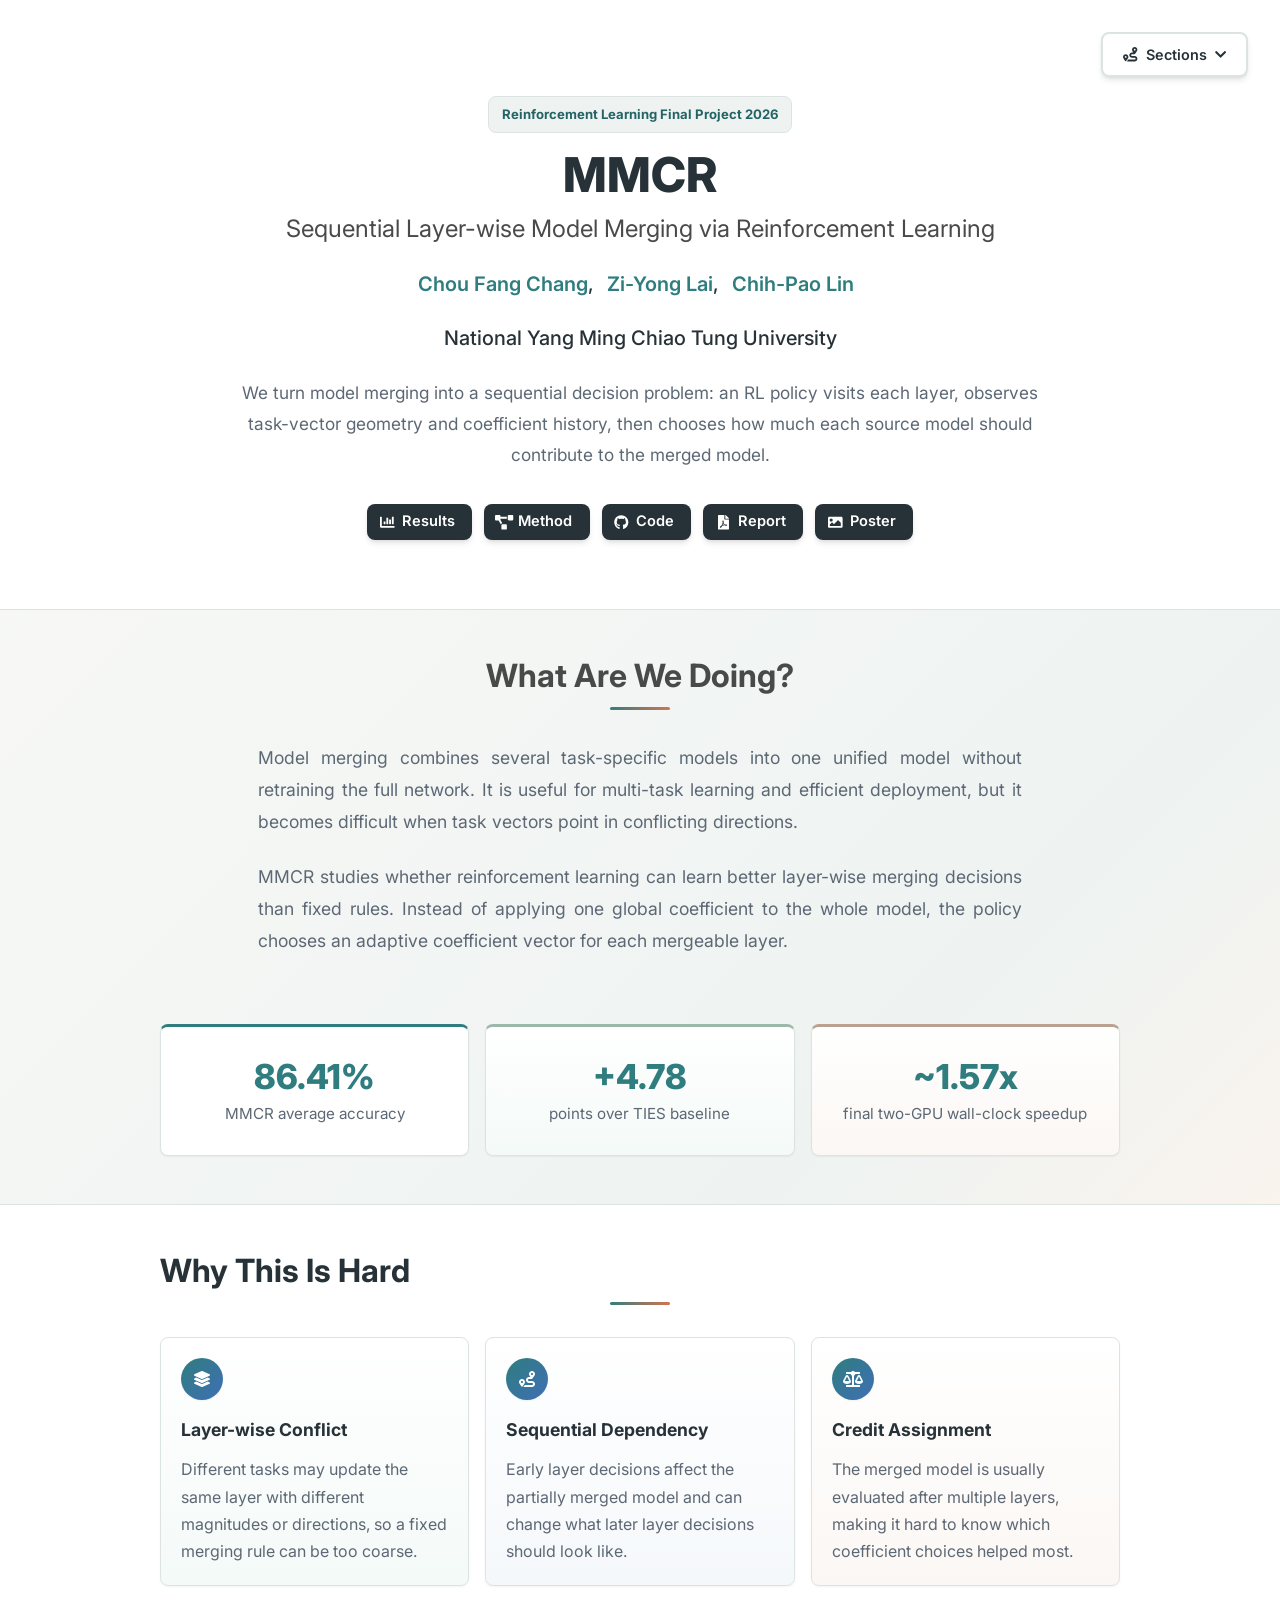
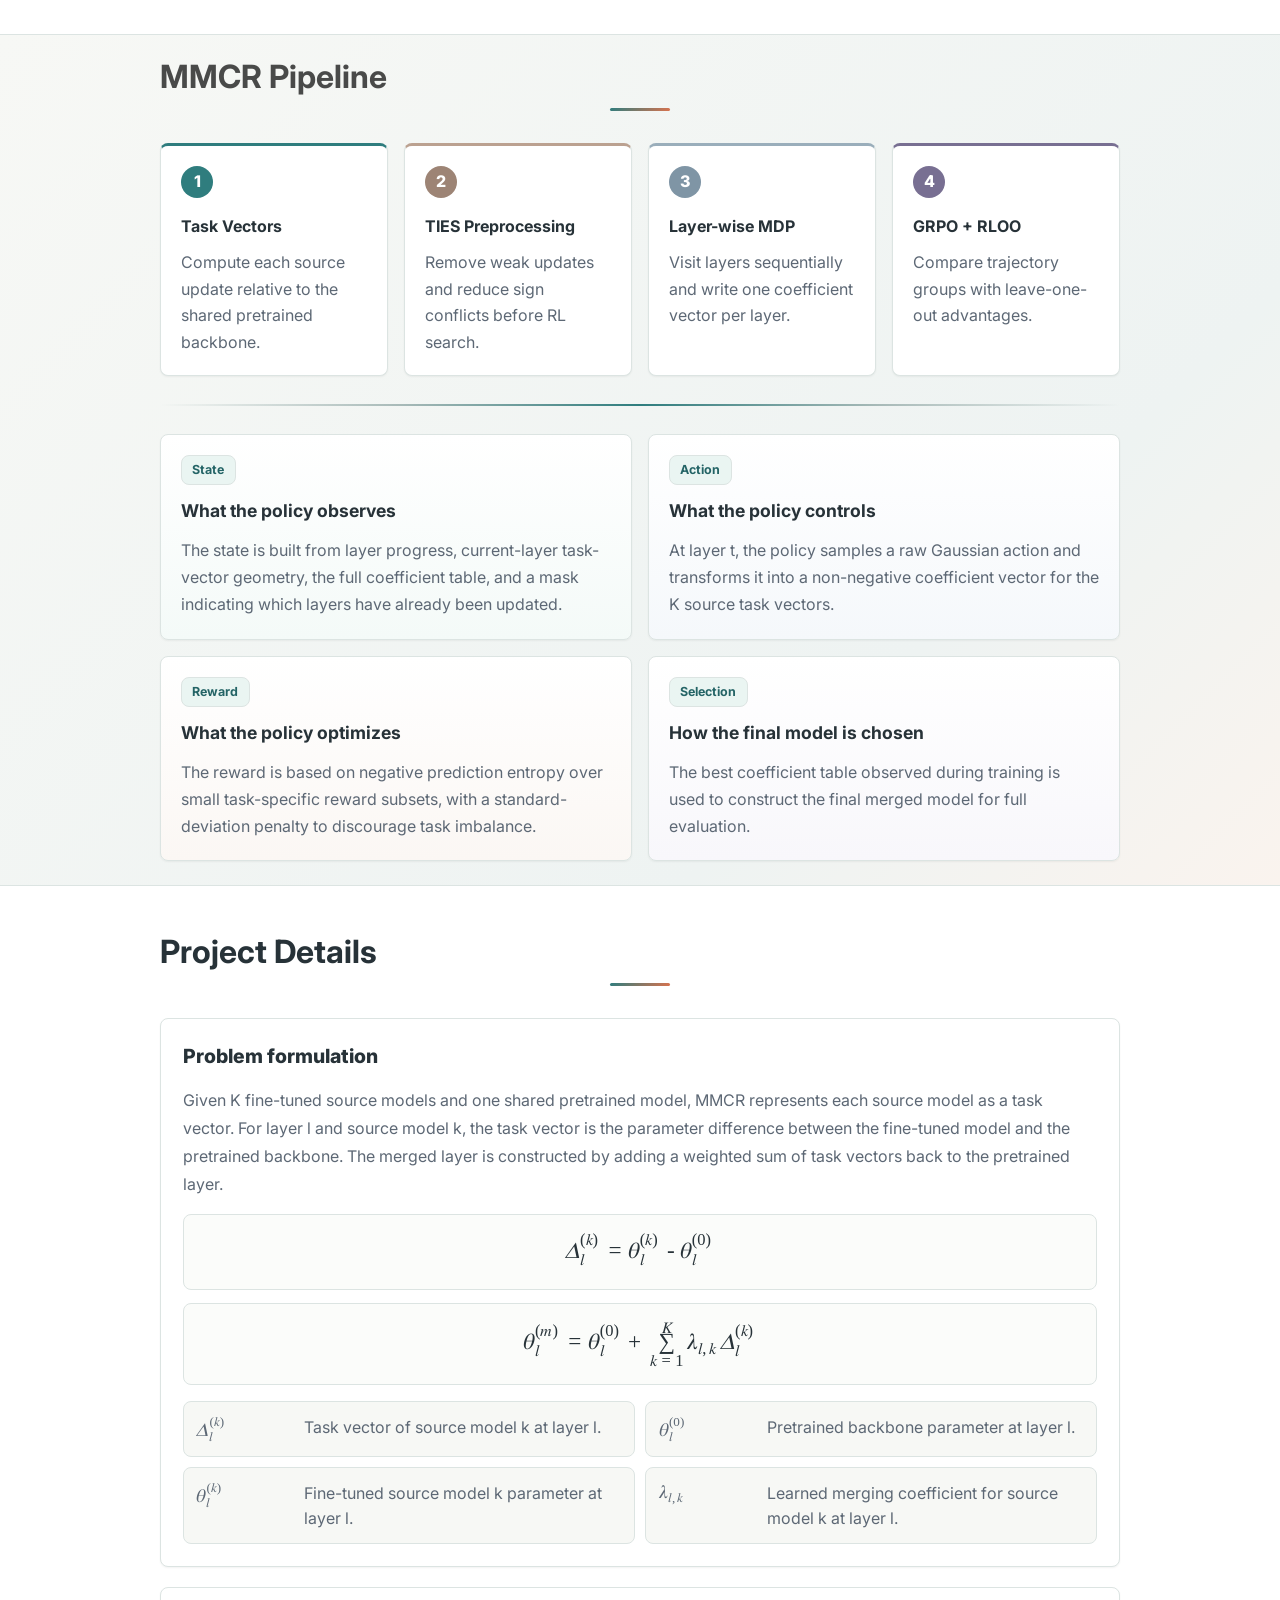
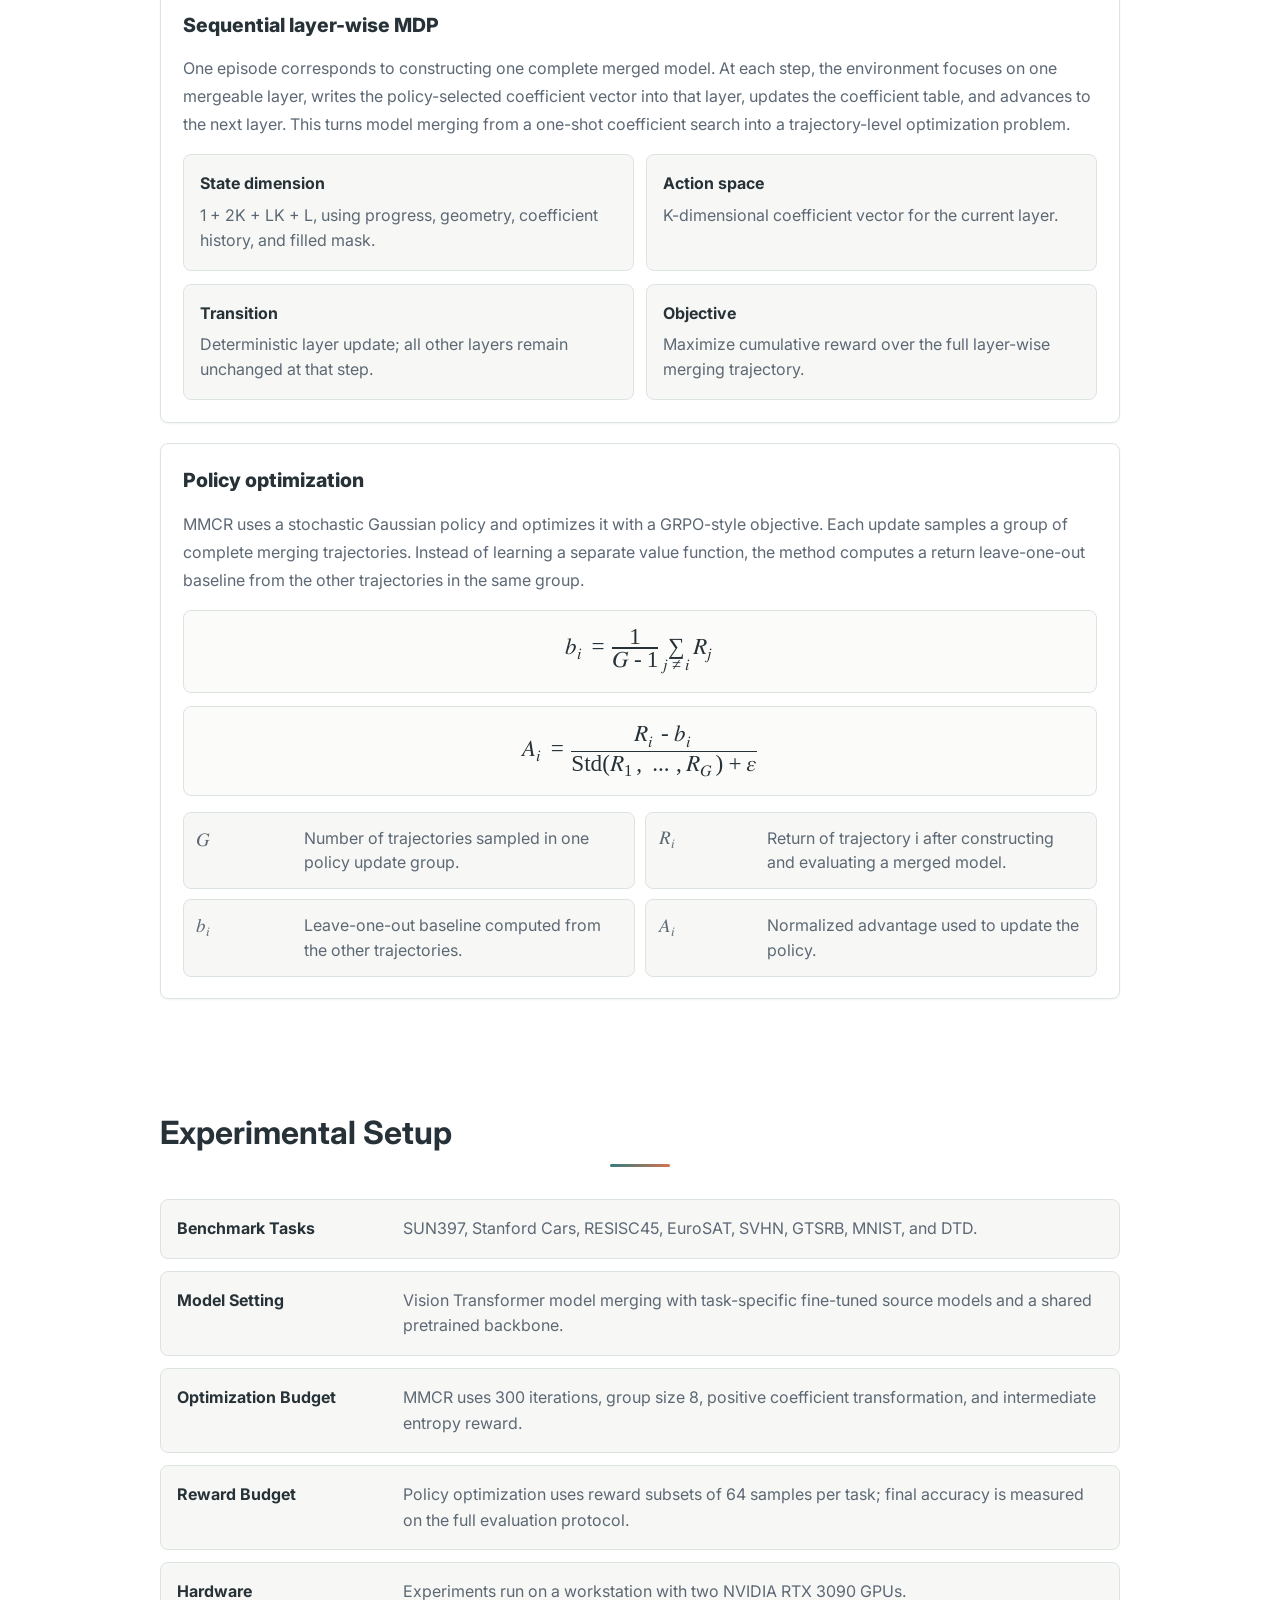
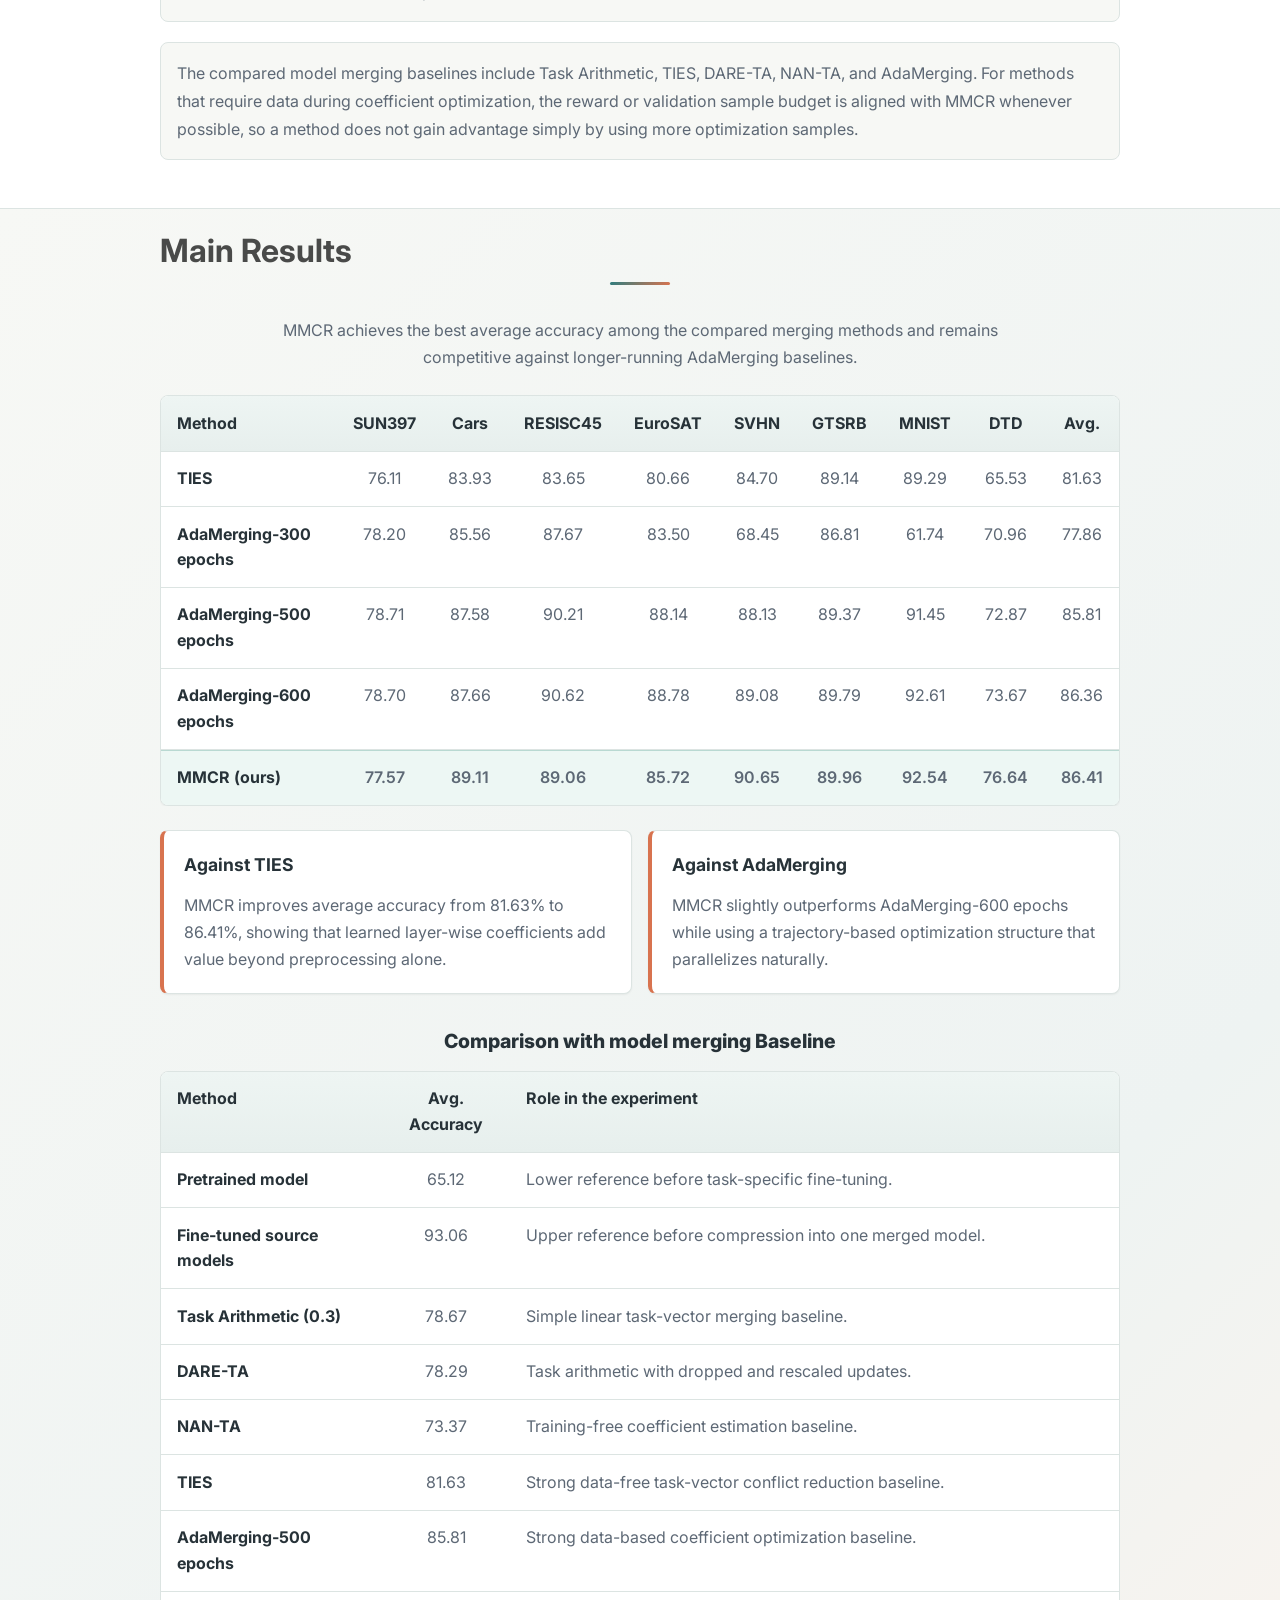
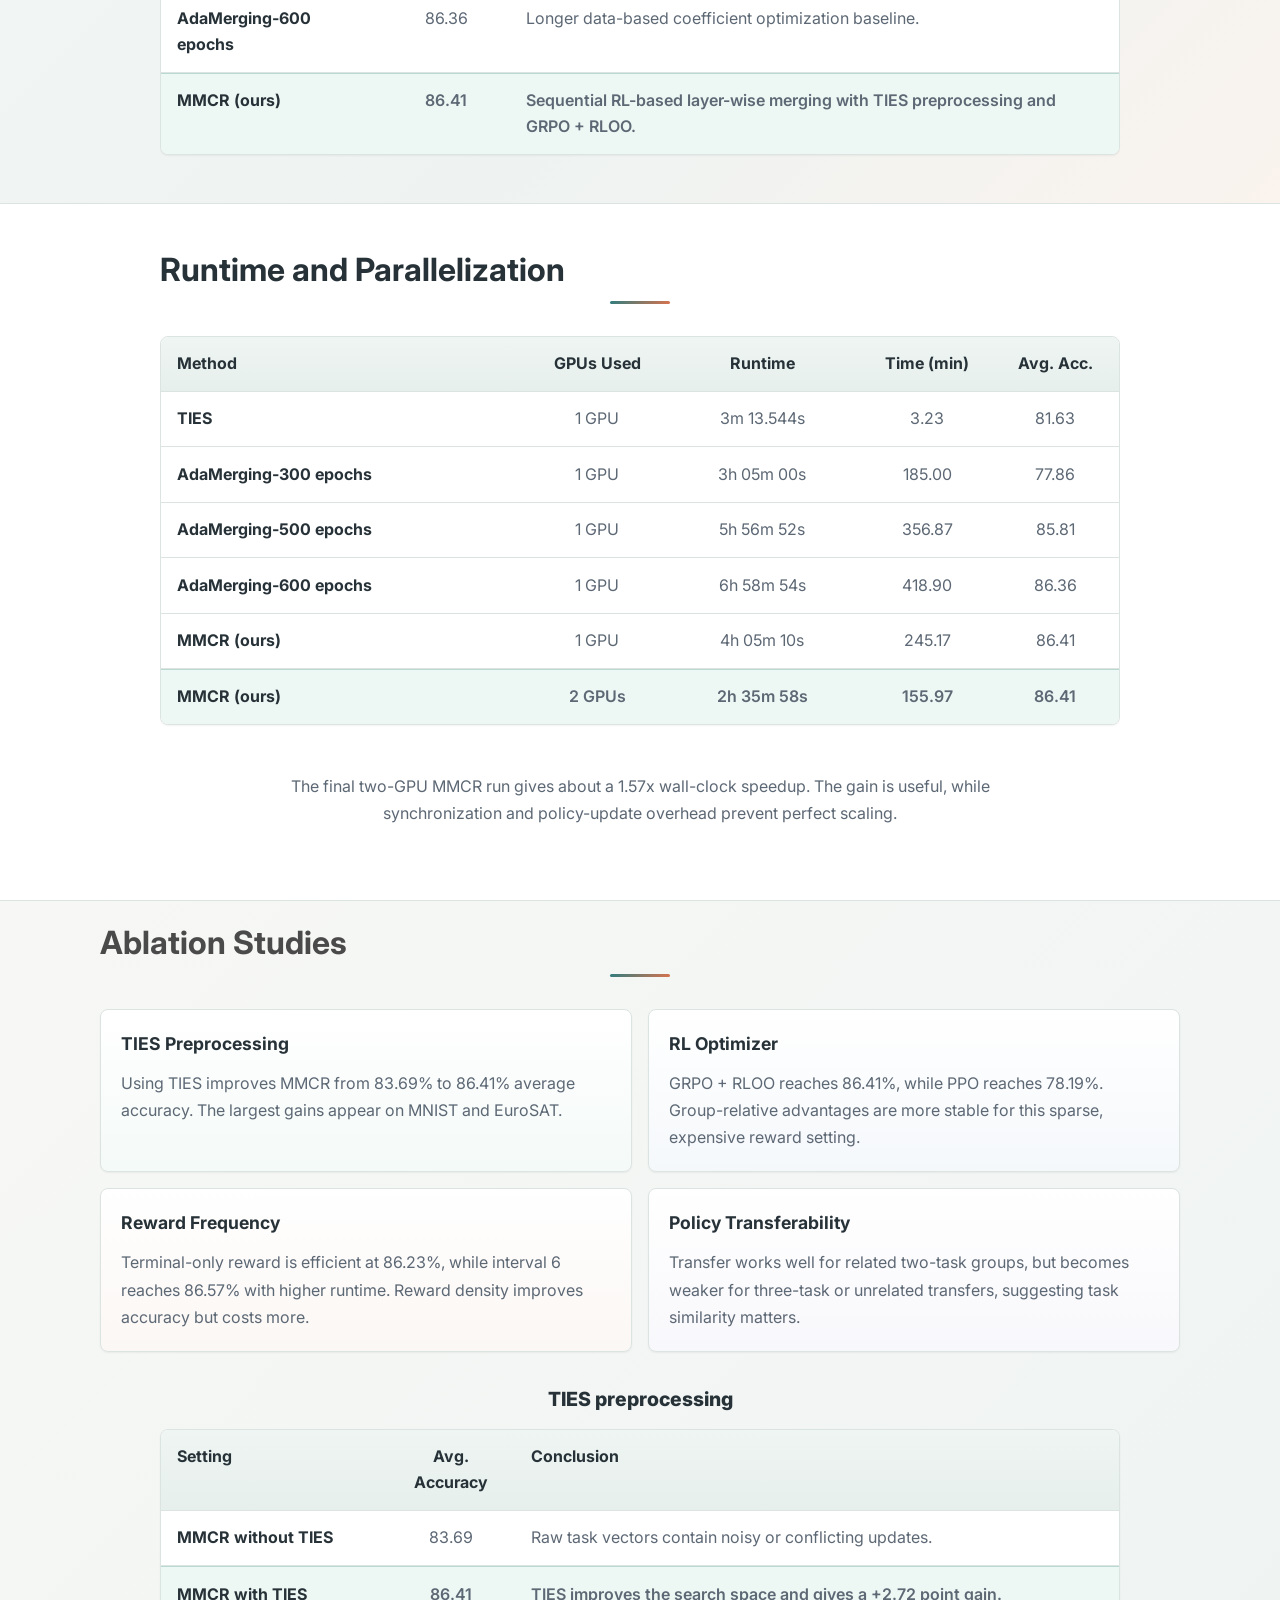
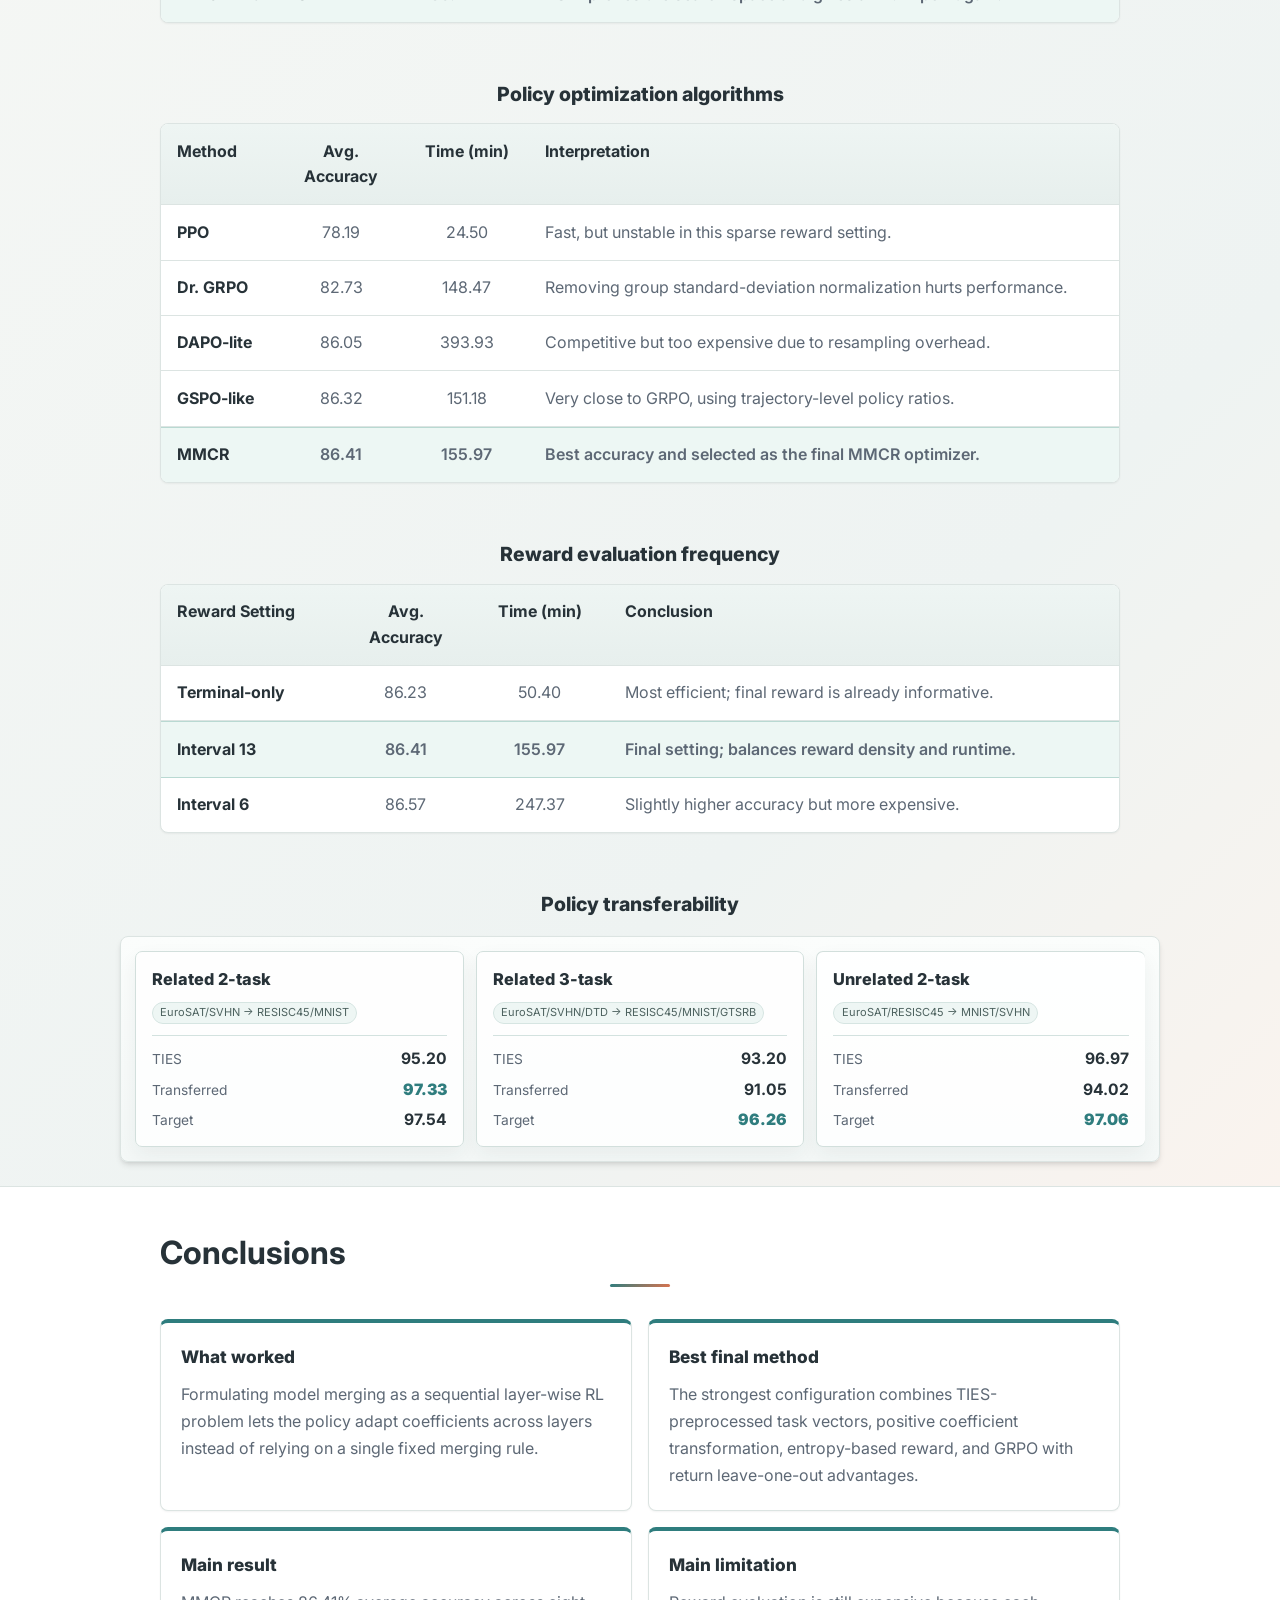
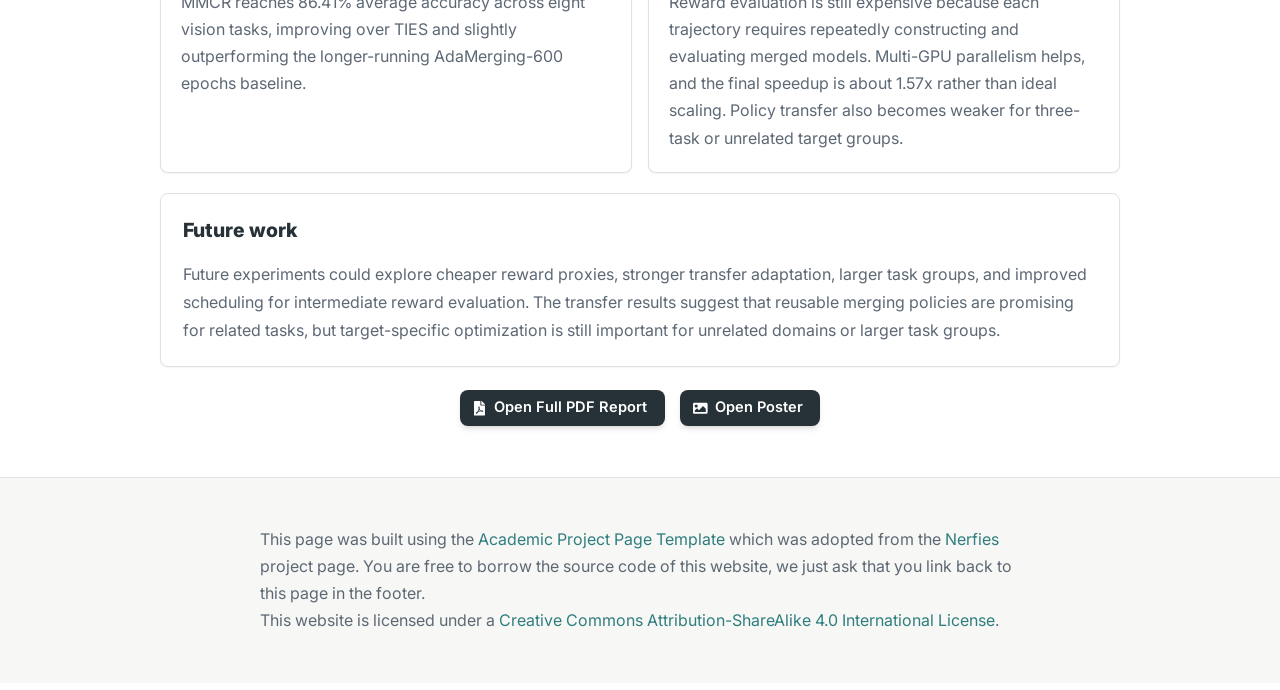
==== commit 6c22378a: "Finalize MMCR project page updates" ====
--- a/index_2.html
+++ b/index_2.html
@@ -39,7 +39,7 @@
   <meta name="citation_title" content="MMCR: Sequential Layer-wise Model Merging via Reinforcement Learning">
   <meta name="citation_publication_date" content="2026">
   <meta name="citation_conference_title" content="Reinforcement Learning Seminar">
-  <meta name="citation_pdf_url" content="static/pdfs/RL_final.pdf">
+  <meta name="citation_pdf_url" content="static/pdfs/RL_report.pdf">
 
   <meta name="theme-color" content="#2f7d7e">
   <meta name="msapplication-TileColor" content="#2f7d7e">
@@ -161,9 +161,12 @@
               <h1 class="title is-1 publication-title">MMCR</h1>
               <h2 class="subtitle is-4">Sequential Layer-wise Model Merging via Reinforcement Learning</h2>
               <div class="publication-authors is-size-5" aria-label="Project authors">
-                <span class="author-block"><a href="#">Chou Fang Chang</a>,</span>
-                <span class="author-block"><a href="#">Zi-Yong Lai</a>,</span>
-                <span class="author-block"><a href="#">Chih-Pao Lin</a></span>
+                <span class="author-block"><a href="https://github.com/Jimmy005452/MMCR" target="_blank" rel="noopener">Chou Fang
+                    Chang</a>,</span>
+                <span class="author-block"><a href="https://github.com/Jimmy005452/MMCR" target="_blank" rel="noopener">Zi-Yong
+                    Lai</a>,</span>
+                <span class="author-block"><a href="https://github.com/Jimmy005452/MMCR" target="_blank" rel="noopener">Chih-Pao
+                    Lin</a></span>
               </div>
               <div class="publication-affiliation is-size-5">
                 <span>National Yang Ming Chiao Tung University</span>
@@ -194,10 +197,17 @@
                   </a>
                 </span>
                 <span class="link-block">
-                  <a href="static/pdfs/RL_final.pdf" target="_blank"
+                  <a href="static/pdfs/RL_report.pdf" target="_blank"
                     class="external-link button is-normal is-rounded is-dark">
                     <span class="icon"><i class="fas fa-file-pdf"></i></span>
                     <span>Report</span>
+                  </a>
+                </span>
+                <span class="link-block">
+                  <a href="static/pdfs/RL_poster.pdf" target="_blank"
+                    class="external-link button is-normal is-rounded is-dark">
+                    <span class="icon"><i class="fas fa-image"></i></span>
+                    <span>Poster</span>
                   </a>
                 </span>
               </div>
@@ -237,7 +247,7 @@
             <span class="metric-label">points over TIES baseline</span>
           </div>
           <div class="metric-card">
-            <span class="metric-value">~1.7x</span>
+            <span class="metric-value">~1.57x</span>
             <span class="metric-label">final two-GPU wall-clock speedup</span>
           </div>
         </div>
@@ -787,7 +797,7 @@
 
           <h3 class="subsection-title">Comparison with model merging Baseline</h3>
           <div class="table-container">
-            <table class="results-table compact descriptive-table">
+            <table class="results-table compact descriptive-table wide-table">
               <thead>
                 <tr>
                   <th>Method</th>
@@ -852,7 +862,7 @@
       <div class="container is-max-desktop">
         <h2 class="title is-3">Runtime and Parallelization</h2>
         <div class="table-container">
-          <table class="results-table compact runtime-table">
+          <table class="results-table compact runtime-table wide-table">
             <thead>
               <tr>
                 <th>Method</th>
@@ -864,6 +874,13 @@
             </thead>
             <tbody>
               <tr>
+                <td>TIES</td>
+                <td>1 GPU</td>
+                <td>3m 13.544s</td>
+                <td>3.23</td>
+                <td>81.63</td>
+              </tr>
+              <tr>
                 <td>AdaMerging-300 epochs</td>
                 <td>1 GPU</td>
                 <td>3h 05m 00s</td>
@@ -873,15 +890,22 @@
               <tr>
                 <td>AdaMerging-500 epochs</td>
                 <td>1 GPU</td>
-                <td>5h 56m 27s</td>
-                <td>356.45</td>
+                <td>5h 56m 52s</td>
+                <td>356.87</td>
                 <td>85.81</td>
+              </tr>
+              <tr>
+                <td>AdaMerging-600 epochs</td>
+                <td>1 GPU</td>
+                <td>6h 58m 54s</td>
+                <td>418.90</td>
+                <td>86.36</td>
               </tr>
               <tr>
                 <td>MMCR (ours)</td>
                 <td>1 GPU</td>
-                <td>4h 25m 09s</td>
-                <td>265.15</td>
+                <td>4h 05m 10s</td>
+                <td>245.17</td>
                 <td>86.41</td>
               </tr>
               <tr class="highlight-row">
@@ -895,7 +919,7 @@
           </table>
         </div>
         <p class="section-note">
-          The final two-GPU MMCR run gives about a 1.7x wall-clock speedup. The gain is useful, while synchronization
+          The final two-GPU MMCR run gives about a 1.57x wall-clock speedup. The gain is useful, while synchronization
           and policy-update overhead prevent perfect scaling.
         </p>
       </div>
@@ -903,7 +927,7 @@
 
     <section class="hero is-small is-light" id="ablations">
       <div class="hero-body">
-        <div class="container is-max-desktop">
+        <div class="container is-max-widescreen ablation-container">
           <h2 class="title is-3">Ablation Studies</h2>
           <div class="analysis-grid">
             <div class="analysis-card">
@@ -1031,6 +1055,66 @@
                 </tr>
               </tbody>
             </table>
+          </div>
+
+          <h3 class="subsection-title">Policy transferability</h3>
+          <div class="transfer-findings" aria-label="Policy transferability findings">
+            <div class="transfer-grid">
+              <article class="transfer-case">
+                <h4>Related 2-task</h4>
+                <p class="transfer-route">EuroSAT/SVHN &rarr; RESISC45/MNIST</p>
+                <dl class="transfer-metrics">
+                  <div>
+                    <dt>TIES</dt>
+                    <dd>95.20</dd>
+                  </div>
+                  <div class="emphasis">
+                    <dt>Transferred</dt>
+                    <dd>97.33</dd>
+                  </div>
+                  <div>
+                    <dt>Target</dt>
+                    <dd>97.54</dd>
+                  </div>
+                </dl>
+              </article>
+              <article class="transfer-case">
+                <h4>Related 3-task</h4>
+                <p class="transfer-route">EuroSAT/SVHN/DTD &rarr; RESISC45/MNIST/GTSRB</p>
+                <dl class="transfer-metrics">
+                  <div>
+                    <dt>TIES</dt>
+                    <dd>93.20</dd>
+                  </div>
+                  <div>
+                    <dt>Transferred</dt>
+                    <dd>91.05</dd>
+                  </div>
+                  <div class="emphasis">
+                    <dt>Target</dt>
+                    <dd>96.26</dd>
+                  </div>
+                </dl>
+              </article>
+              <article class="transfer-case">
+                <h4>Unrelated 2-task</h4>
+                <p class="transfer-route">EuroSAT/RESISC45 &rarr; MNIST/SVHN</p>
+                <dl class="transfer-metrics">
+                  <div>
+                    <dt>TIES</dt>
+                    <dd>96.97</dd>
+                  </div>
+                  <div>
+                    <dt>Transferred</dt>
+                    <dd>94.02</dd>
+                  </div>
+                  <div class="emphasis">
+                    <dt>Target</dt>
+                    <dd>97.06</dd>
+                  </div>
+                </dl>
+              </article>
+            </div>
           </div>
         </div>
       </div>
@@ -1058,8 +1142,8 @@
           <div class="conclusion-card">
             <h3>Main limitation</h3>
             <p>Reward evaluation is still expensive because each trajectory requires repeatedly constructing and
-              evaluating merged models. Multi-GPU parallelism helps, and the final speedup is about 1.7x rather than
-              ideal scaling.</p>
+              evaluating merged models. Multi-GPU parallelism helps, and the final speedup is about 1.57x rather than
+              ideal scaling. Policy transfer also becomes weaker for three-task or unrelated target groups.</p>
           </div>
         </div>
         <div class="detail-block">
@@ -1072,9 +1156,13 @@
           </p>
         </div>
         <div class="has-text-centered report-actions">
-          <a href="static/pdfs/RL_final.pdf" target="_blank" class="button is-normal is-rounded is-dark">
+          <a href="static/pdfs/RL_report.pdf" target="_blank" class="button is-normal is-rounded is-dark">
             <span class="icon"><i class="fas fa-file-pdf"></i></span>
             <span>Open Full PDF Report</span>
+          </a>
+          <a href="static/pdfs/RL_poster.pdf" target="_blank" class="button is-normal is-rounded is-dark">
+            <span class="icon"><i class="fas fa-image"></i></span>
+            <span>Open Poster</span>
           </a>
         </div>
       </div>
--- a/static/css/index_2.css
+++ b/static/css/index_2.css
@@ -704,6 +704,18 @@
   margin: 0 auto 1.5rem;
 }
 
+.ablation-container {
+  max-width: 1080px !important;
+}
+
+.ablation-container .results-table.compact {
+  max-width: 960px;
+}
+
+.results-table.wide-table {
+  max-width: 960px;
+}
+
 .descriptive-table th:nth-child(2),
 .descriptive-table td:nth-child(2),
 .runtime-table th:nth-child(2),
@@ -719,6 +731,99 @@
   margin-top: 1.25rem;
 }
 
+.transfer-findings {
+  margin-top: 1rem;
+  padding: 0.85rem;
+  width: min(1040px, calc(100vw - 2rem));
+  margin-left: 50%;
+  transform: translateX(-50%);
+  overflow-x: auto;
+  background: linear-gradient(180deg, #fbfdfc 0%, #f4f8f7 100%);
+  border: 1px solid var(--border-color);
+  border-radius: var(--border-radius);
+  box-shadow: var(--shadow-md);
+  scrollbar-width: thin;
+}
+
+.transfer-grid {
+  display: grid;
+  grid-template-columns: repeat(3, minmax(0, 1fr));
+  min-width: 960px;
+  gap: 0.75rem;
+}
+
+.transfer-case {
+  padding: 0.9rem 1rem;
+  background: rgba(255, 255, 255, 0.82);
+  border: 1px solid #d2dfdc;
+  border-radius: 7px;
+  box-shadow: 0 8px 20px rgba(28, 46, 43, 0.06);
+}
+
+.transfer-case:last-child {
+  border-right: none;
+}
+
+.transfer-case h4 {
+  margin: 0 0 0.35rem;
+  color: var(--text-primary);
+  font-size: 1.02rem;
+  font-weight: 800;
+  white-space: nowrap;
+}
+
+.transfer-route {
+  display: inline-flex;
+  margin: 0 0 0.7rem;
+  padding: 0.22rem 0.45rem;
+  max-width: 100%;
+  color: #4d625f;
+  background: #eef6f4;
+  border: 1px solid #d6e5e2;
+  border-radius: 999px;
+  font-size: 0.69rem;
+  line-height: 1.2;
+  white-space: nowrap;
+}
+
+.transfer-metrics {
+  display: grid;
+  gap: 0.32rem;
+  margin: 0;
+  padding-top: 0.65rem;
+  border-top: 1px solid #d3e2df;
+}
+
+.transfer-metrics div {
+  display: grid;
+  grid-template-columns: 1fr 4.5rem;
+  align-items: baseline;
+  gap: 0.75rem;
+  white-space: nowrap;
+}
+
+.transfer-metrics dt,
+.transfer-metrics dd {
+  margin: 0;
+}
+
+.transfer-metrics dt {
+  color: var(--text-secondary);
+  font-size: 0.86rem;
+}
+
+.transfer-metrics dd {
+  color: var(--text-primary);
+  font-size: 0.98rem;
+  font-weight: 700;
+  text-align: right;
+}
+
+.transfer-metrics .emphasis dd {
+  color: var(--primary-color);
+  font-weight: 900;
+}
+
 .takeaway-card {
   border-left: 4px solid var(--accent-color);
 }
@@ -741,6 +846,10 @@
 }
 
 .report-actions {
+  display: flex;
+  flex-wrap: wrap;
+  justify-content: center;
+  gap: 0.65rem;
   margin-top: 1.25rem;
 }
 
@@ -1153,6 +1262,15 @@
   }
 }
 
+@media screen and (max-width: 768px) {
+  .transfer-findings {
+    width: 100%;
+    margin-left: 0;
+    margin-right: 0;
+    transform: none;
+  }
+}
+
 /* Animation for page load */
 @keyframes fadeInUp {
   from {
